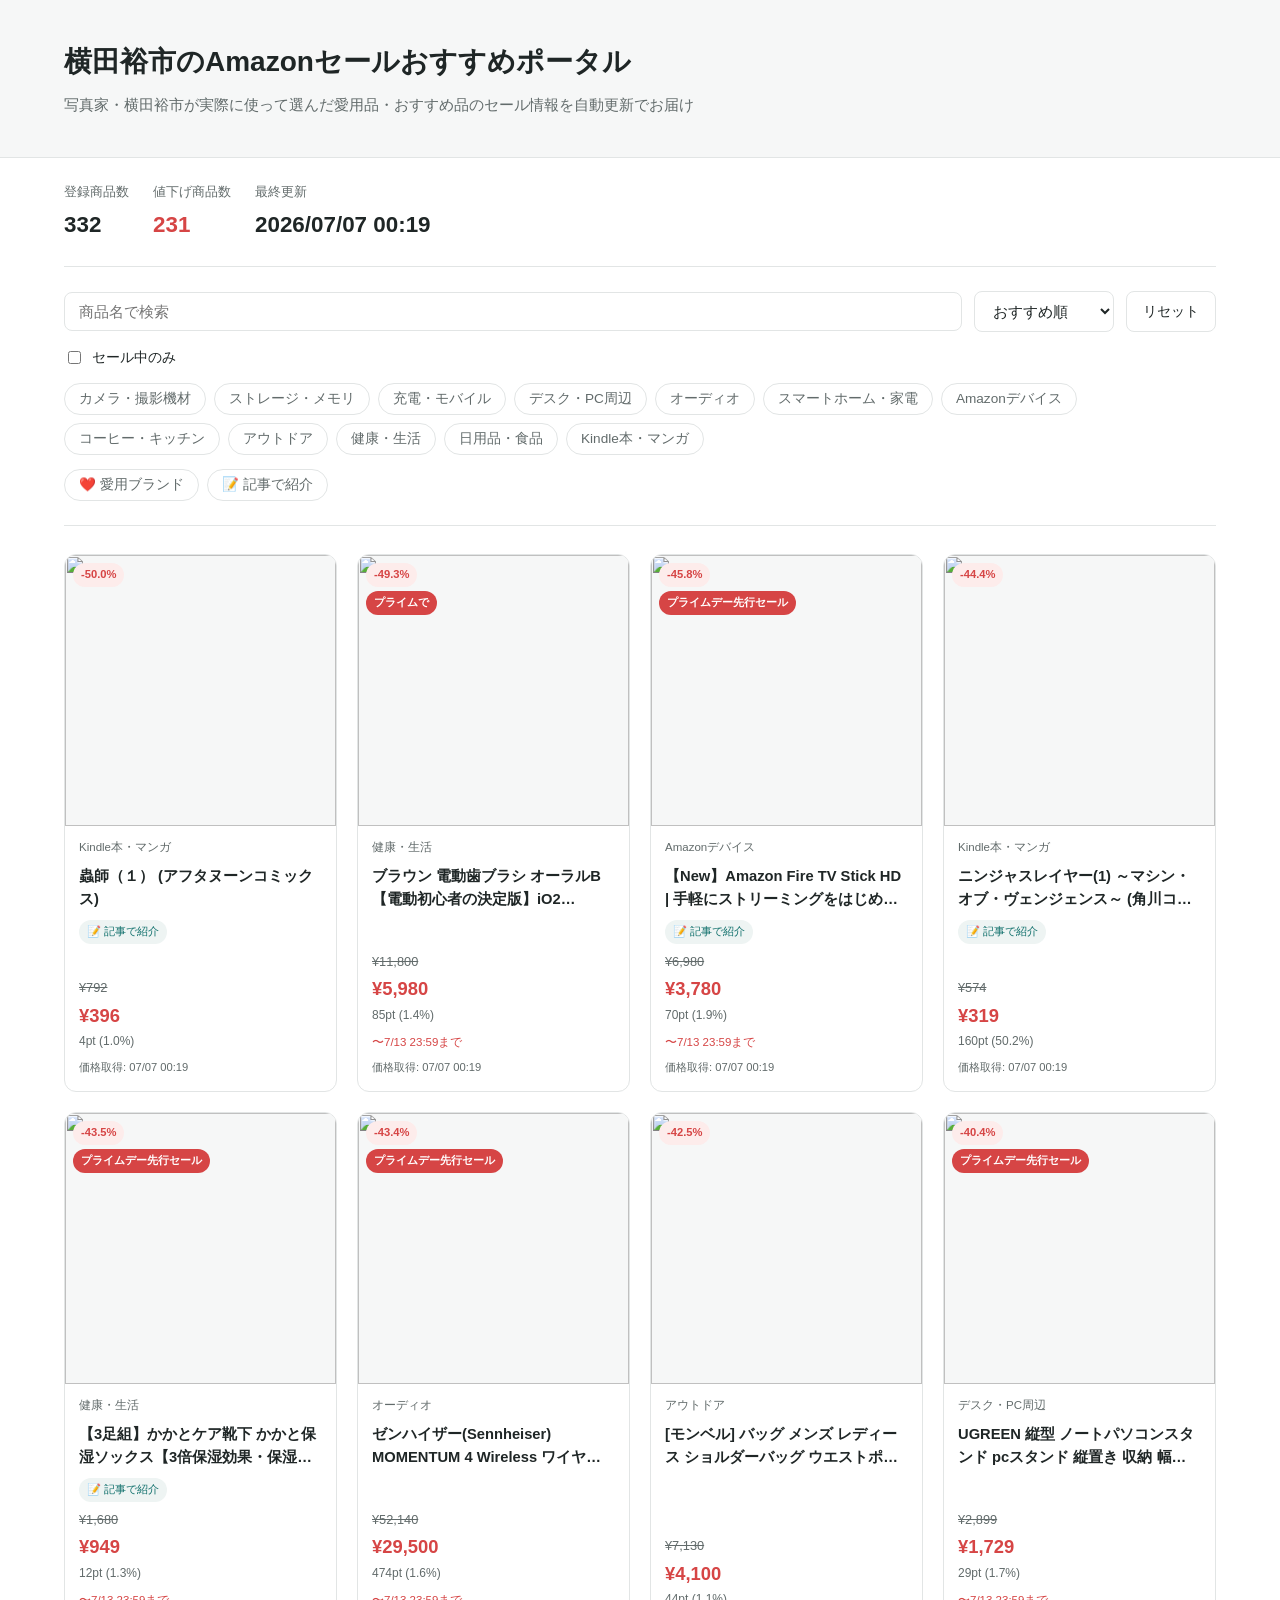
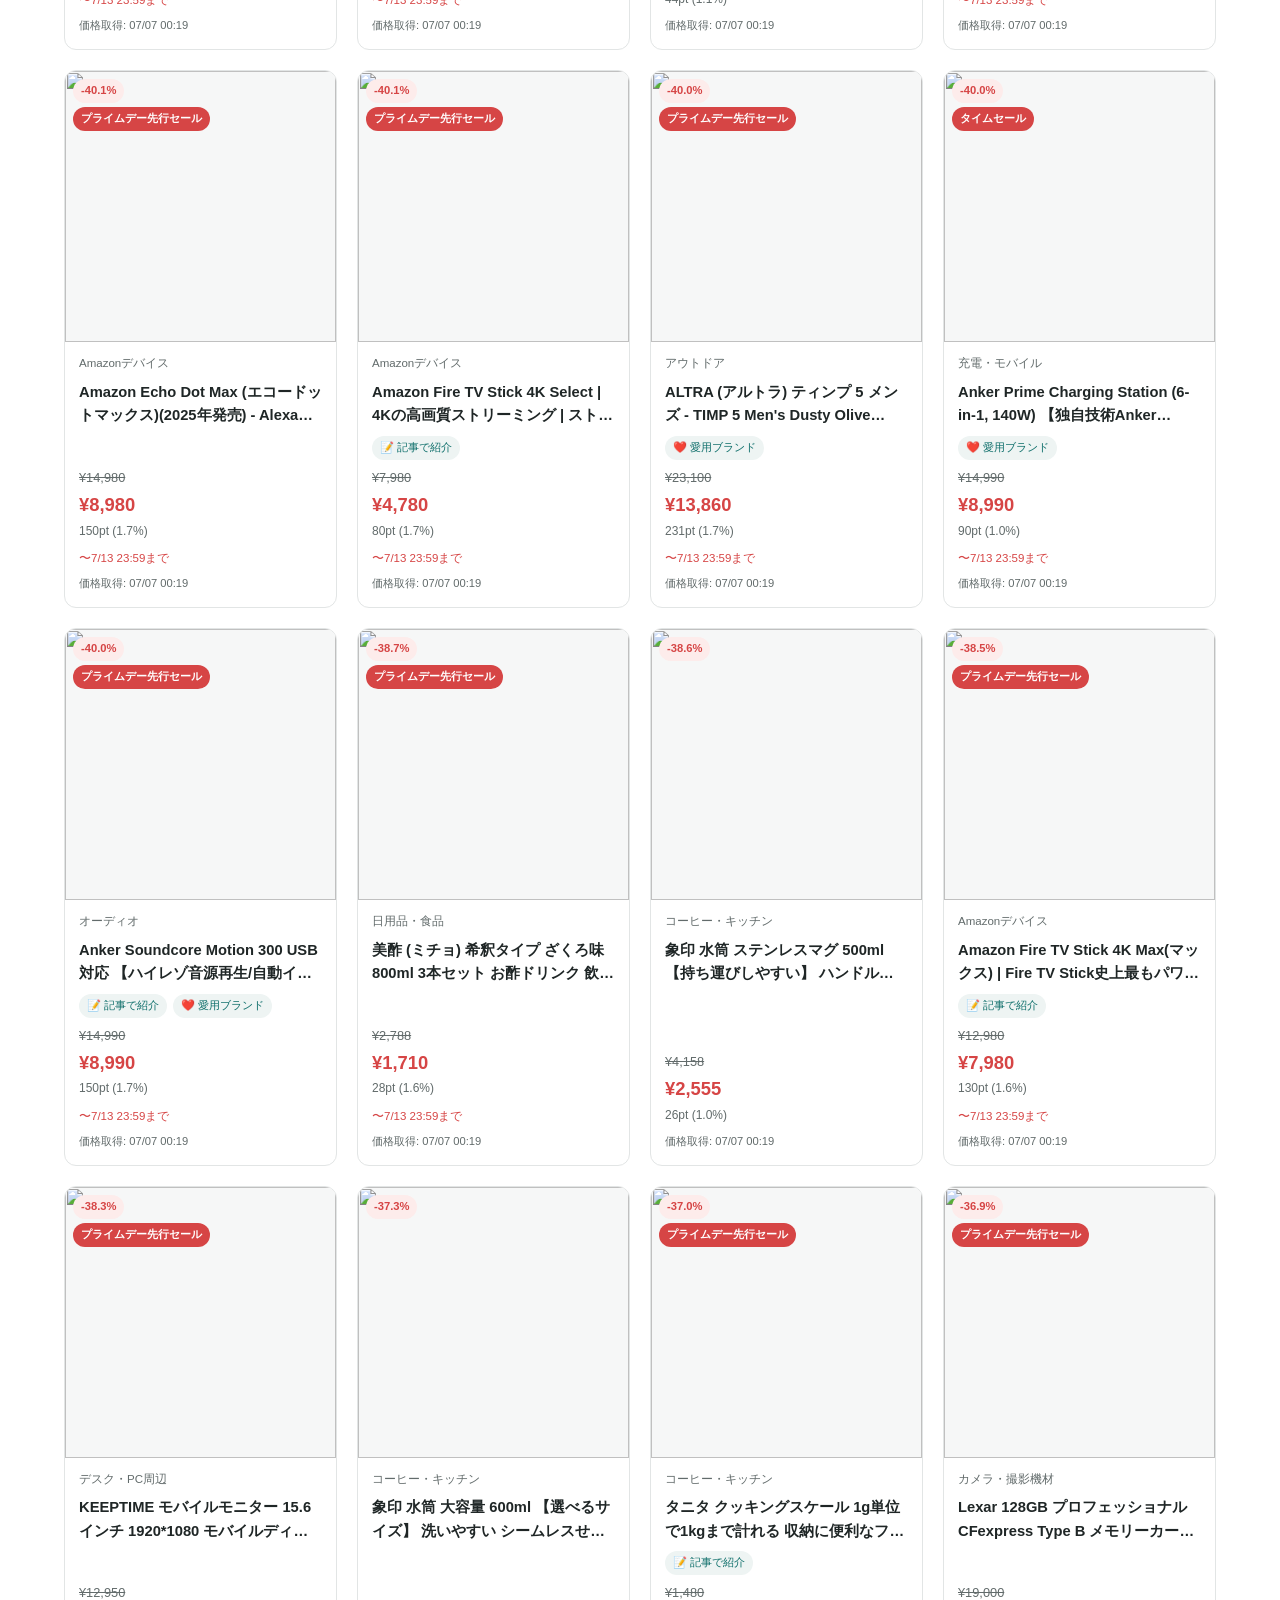
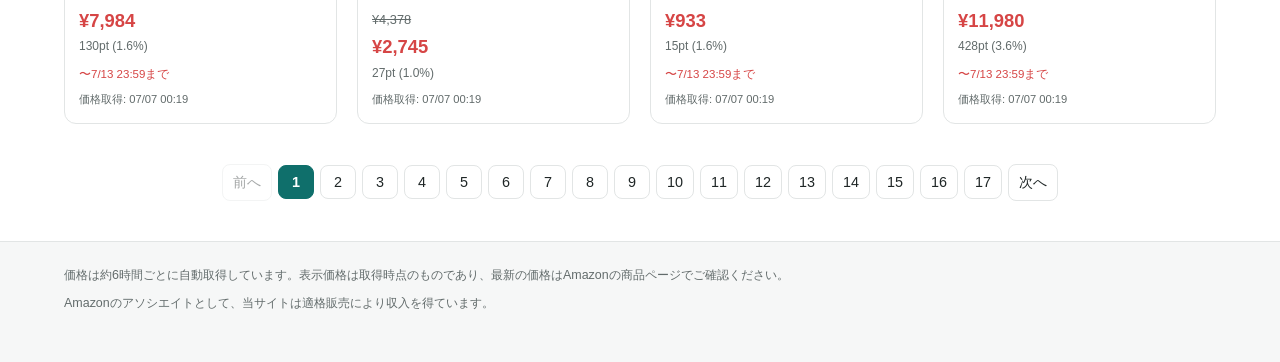
==== site/index.html @ 4bdedd66 "Add frontend (task 4) and fix deal.end_time JST formatting site/: index.html, style.css (light + dar" ====
<!DOCTYPE html>
<html lang="ja">
<head>
<meta charset="UTF-8">
<meta name="viewport" content="width=device-width, initial-scale=1">
<title>横田裕市のAmazonセールおすすめポータル</title>
<meta name="description" content="写真家・横田裕市が実際に使って選んだ愛用品・おすすめ品のセール情報を自動更新でお届け">
<meta property="og:title" content="横田裕市のAmazonセールおすすめポータル">
<meta property="og:description" content="写真家・横田裕市が実際に使って選んだ愛用品・おすすめ品のセール情報を自動更新でお届け">
<meta property="og:type" content="website">
<link rel="stylesheet" href="assets/style.css">
</head>
<body>
<header class="site-header">
  <div class="container">
    <h1 class="site-title">横田裕市のAmazonセールおすすめポータル</h1>
    <p class="site-subcopy">写真家・横田裕市が実際に使って選んだ愛用品・おすすめ品のセール情報を自動更新でお届け</p>
  </div>
</header>

<div class="container">
  <section class="stats-bar" aria-label="サイト統計">
    <div class="stat">
      <span class="stat-label">登録商品数</span>
      <span class="stat-value" id="stat-total">-</span>
    </div>
    <div class="stat stat-highlight">
      <span class="stat-label">値下げ商品数</span>
      <span class="stat-value" id="stat-discount">-</span>
    </div>
    <div class="stat">
      <span class="stat-label">最終更新</span>
      <span class="stat-value" id="stat-updated">-</span>
    </div>
  </section>

  <section class="filters" aria-label="絞り込み">
    <div class="filters-row">
      <input type="search" id="keyword-input" class="keyword-input" placeholder="商品名で検索" aria-label="キーワード検索">
      <select id="sort-select" class="sort-select" aria-label="並び替え">
        <option value="default">おすすめ順</option>
        <option value="discount_desc">割引率順</option>
        <option value="price_asc">価格が安い順</option>
        <option value="price_desc">価格が高い順</option>
      </select>
      <button type="button" id="reset-button" class="reset-button">リセット</button>
    </div>
    <div class="filters-row">
      <label class="sale-only-toggle">
        <input type="checkbox" id="sale-only-checkbox">
        <span>セール中のみ</span>
      </label>
    </div>
    <div class="chip-group" id="category-chips" aria-label="カテゴリで絞り込み"></div>
    <div class="chip-group" id="theme-chips" aria-label="テーマで絞り込み"></div>
  </section>

  <section aria-label="商品一覧">
    <p id="empty-message" class="empty-message" hidden>該当する商品が見つかりませんでした。</p>
    <div class="product-grid" id="product-grid"></div>
  </section>

  <nav class="pagination" id="pagination" aria-label="ページ送り"></nav>
</div>

<footer class="site-footer">
  <div class="container">
    <p>価格は約6時間ごとに自動取得しています。表示価格は取得時点のものであり、最新の価格はAmazonの商品ページでご確認ください。</p>
    <p>Amazonのアソシエイトとして、当サイトは適格販売により収入を得ています。</p>
  </div>
</footer>

<script type="module" src="assets/app.js"></script>
</body>
</html>
---- site/assets/style.css ----
:root {
  --color-bg: #ffffff;
  --color-bg-subtle: #f6f7f7;
  --color-surface: #ffffff;
  --color-border: #e2e5e5;
  --color-text: #1f2626;
  --color-text-muted: #626b6b;
  --color-accent: #0f6f6b;
  --color-accent-contrast: #ffffff;
  --color-discount: #d64545;
  --color-discount-bg: #fdeceb;
  --color-badge-bg: #eef4f3;
  --color-badge-text: #0f6f6b;
  --shadow-card: 0 6px 16px rgba(15, 26, 26, 0.08);
  --font-sans: -apple-system, BlinkMacSystemFont, "Segoe UI", "Hiragino Sans",
    "Hiragino Kaku Gothic ProN", "Yu Gothic", Meiryo, Roboto, Arial, sans-serif;
}

@media (prefers-color-scheme: dark) {
  :root {
    --color-bg: #1a1a1a;
    --color-bg-subtle: #222525;
    --color-surface: #232727;
    --color-border: #34393a;
    --color-text: #eaeceb;
    --color-text-muted: #a2aaaa;
    --color-accent: #4fa39d;
    --color-accent-contrast: #0f1414;
    --color-discount: #e2867e;
    --color-discount-bg: #3a2422;
    --color-badge-bg: #26302f;
    --color-badge-text: #7fc3bd;
    --shadow-card: 0 6px 18px rgba(0, 0, 0, 0.4);
  }
}

* {
  box-sizing: border-box;
}

body {
  margin: 0;
  font-family: var(--font-sans);
  background: var(--color-bg);
  color: var(--color-text);
  line-height: 1.6;
}

.container {
  max-width: 1200px;
  margin: 0 auto;
  padding: 0 24px;
}

/* Header */

.site-header {
  background: var(--color-bg-subtle);
  border-bottom: 1px solid var(--color-border);
  padding: 40px 0;
}

.site-title {
  margin: 0 0 8px;
  font-size: 1.75rem;
  font-weight: 700;
  color: var(--color-text);
}

.site-subcopy {
  margin: 0;
  color: var(--color-text-muted);
  font-size: 0.95rem;
}

/* Stats bar */

.stats-bar {
  display: flex;
  flex-wrap: wrap;
  gap: 24px;
  padding: 24px 0;
  border-bottom: 1px solid var(--color-border);
}

.stat {
  display: flex;
  flex-direction: column;
  gap: 4px;
}

.stat-label {
  font-size: 0.8rem;
  color: var(--color-text-muted);
}

.stat-value {
  font-size: 1.4rem;
  font-weight: 700;
}

.stat-highlight .stat-value {
  color: var(--color-discount);
}

/* Filters */

.filters {
  padding: 24px 0;
  border-bottom: 1px solid var(--color-border);
  display: flex;
  flex-direction: column;
  gap: 14px;
}

.filters-row {
  display: flex;
  flex-wrap: wrap;
  gap: 12px;
  align-items: center;
}

.keyword-input,
.sort-select {
  font-family: inherit;
  font-size: 0.95rem;
  padding: 10px 14px;
  border: 1px solid var(--color-border);
  border-radius: 8px;
  background: var(--color-surface);
  color: var(--color-text);
}

.keyword-input {
  flex: 1 1 240px;
  min-width: 180px;
}

.reset-button {
  font-family: inherit;
  font-size: 0.9rem;
  padding: 10px 16px;
  border: 1px solid var(--color-border);
  border-radius: 8px;
  background: var(--color-surface);
  color: var(--color-text);
  cursor: pointer;
}

.reset-button:hover {
  border-color: var(--color-accent);
  color: var(--color-accent);
}

.sale-only-toggle {
  display: inline-flex;
  align-items: center;
  gap: 8px;
  font-size: 0.9rem;
  cursor: pointer;
  user-select: none;
}

.chip-group {
  display: flex;
  flex-wrap: wrap;
  gap: 8px;
}

.chip {
  font-family: inherit;
  font-size: 0.85rem;
  padding: 6px 14px;
  border-radius: 999px;
  border: 1px solid var(--color-border);
  background: var(--color-surface);
  color: var(--color-text-muted);
  cursor: pointer;
}

.chip:hover {
  border-color: var(--color-accent);
  color: var(--color-accent);
}

.chip.is-active {
  background: var(--color-accent);
  border-color: var(--color-accent);
  color: var(--color-accent-contrast);
}

/* Product grid */

.product-grid {
  display: grid;
  grid-template-columns: repeat(auto-fill, minmax(220px, 1fr));
  gap: 20px;
  padding: 28px 0;
}

@media (max-width: 900px) {
  .product-grid {
    grid-template-columns: repeat(3, minmax(0, 1fr));
  }
}

@media (max-width: 640px) {
  .product-grid {
    grid-template-columns: repeat(2, minmax(0, 1fr));
    gap: 12px;
  }
}

.product-card {
  display: flex;
  flex-direction: column;
  border: 1px solid var(--color-border);
  border-radius: 12px;
  background: var(--color-surface);
  overflow: hidden;
  transition: transform 0.15s ease, box-shadow 0.15s ease;
}

.product-card:hover {
  transform: translateY(-2px);
  box-shadow: var(--shadow-card);
}

.card-media {
  display: block;
  aspect-ratio: 1 / 1;
  background: var(--color-bg-subtle);
  position: relative;
}

.card-media img {
  width: 100%;
  height: 100%;
  object-fit: contain;
  display: block;
}

.card-media-placeholder {
  width: 100%;
  height: 100%;
  display: flex;
  align-items: center;
  justify-content: center;
  font-size: 2.5rem;
  color: var(--color-text-muted);
}

.card-badges {
  position: absolute;
  top: 8px;
  left: 8px;
  display: flex;
  flex-direction: column;
  gap: 4px;
  align-items: flex-start;
}

.badge {
  font-size: 0.7rem;
  padding: 3px 8px;
  border-radius: 999px;
  background: var(--color-badge-bg);
  color: var(--color-badge-text);
  white-space: nowrap;
}

.badge-discount {
  background: var(--color-discount-bg);
  color: var(--color-discount);
  font-weight: 700;
}

.badge-deal {
  background: var(--color-discount);
  color: #fff;
  font-weight: 700;
}

.card-body {
  display: flex;
  flex-direction: column;
  gap: 8px;
  padding: 12px 14px 14px;
  flex: 1;
}

.card-category {
  font-size: 0.72rem;
  color: var(--color-text-muted);
}

.card-title {
  display: -webkit-box;
  -webkit-line-clamp: 2;
  -webkit-box-orient: vertical;
  overflow: hidden;
  font-size: 0.92rem;
  font-weight: 600;
  color: var(--color-text);
  text-decoration: none;
  min-height: 2.6em;
}

.card-title:hover {
  color: var(--color-accent);
}

.card-title-static {
  display: -webkit-box;
  -webkit-line-clamp: 2;
  -webkit-box-orient: vertical;
  overflow: hidden;
  font-size: 0.92rem;
  font-weight: 600;
  color: var(--color-text);
  min-height: 2.6em;
}

.card-theme-badges {
  display: flex;
  flex-wrap: wrap;
  gap: 6px;
}

.card-price-block {
  margin-top: auto;
  display: flex;
  flex-direction: column;
  gap: 2px;
}

.price-current {
  font-size: 1.15rem;
  font-weight: 700;
  color: var(--color-text);
}

.price-current.is-discounted {
  color: var(--color-discount);
}

.price-ref {
  font-size: 0.8rem;
  color: var(--color-text-muted);
  text-decoration: line-through;
}

.price-unavailable {
  font-size: 1rem;
  color: var(--color-text-muted);
}

.price-points {
  font-size: 0.75rem;
  color: var(--color-text-muted);
}

.card-deal-end {
  font-size: 0.72rem;
  color: var(--color-discount);
}

.card-fetched-at {
  font-size: 0.7rem;
  color: var(--color-text-muted);
}

.empty-message {
  padding: 48px 0;
  text-align: center;
  color: var(--color-text-muted);
}

/* Pagination */

.pagination {
  display: flex;
  justify-content: center;
  align-items: center;
  gap: 6px;
  flex-wrap: wrap;
  padding: 12px 0 40px;
}

.page-button {
  font-family: inherit;
  font-size: 0.9rem;
  min-width: 36px;
  padding: 8px 10px;
  border: 1px solid var(--color-border);
  border-radius: 8px;
  background: var(--color-surface);
  color: var(--color-text);
  cursor: pointer;
}

.page-button:hover:not(:disabled) {
  border-color: var(--color-accent);
  color: var(--color-accent);
}

.page-button:disabled {
  opacity: 0.4;
  cursor: not-allowed;
}

.page-button.is-current {
  background: var(--color-accent);
  border-color: var(--color-accent);
  color: var(--color-accent-contrast);
  font-weight: 700;
}

/* Footer */

.site-footer {
  border-top: 1px solid var(--color-border);
  background: var(--color-bg-subtle);
  padding: 24px 0 40px;
}

.site-footer p {
  margin: 0 0 8px;
  font-size: 0.78rem;
  color: var(--color-text-muted);
}
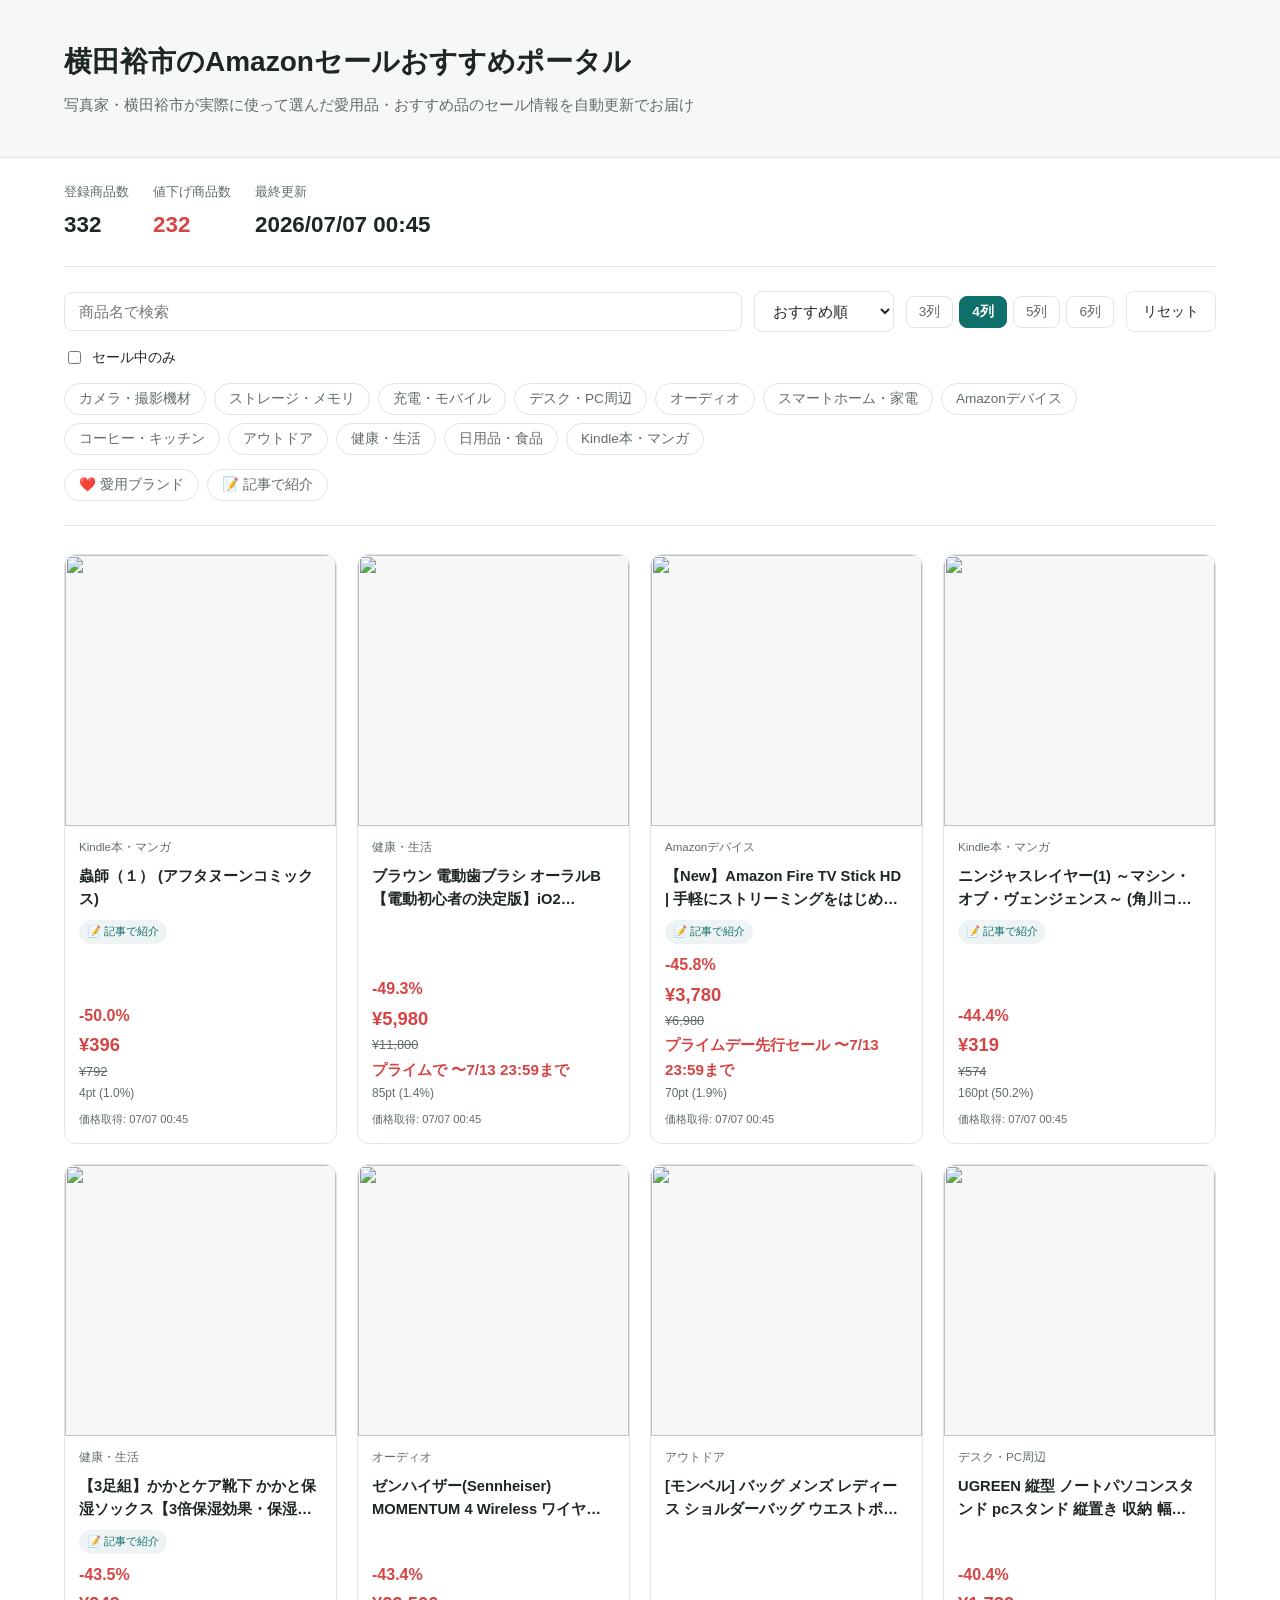
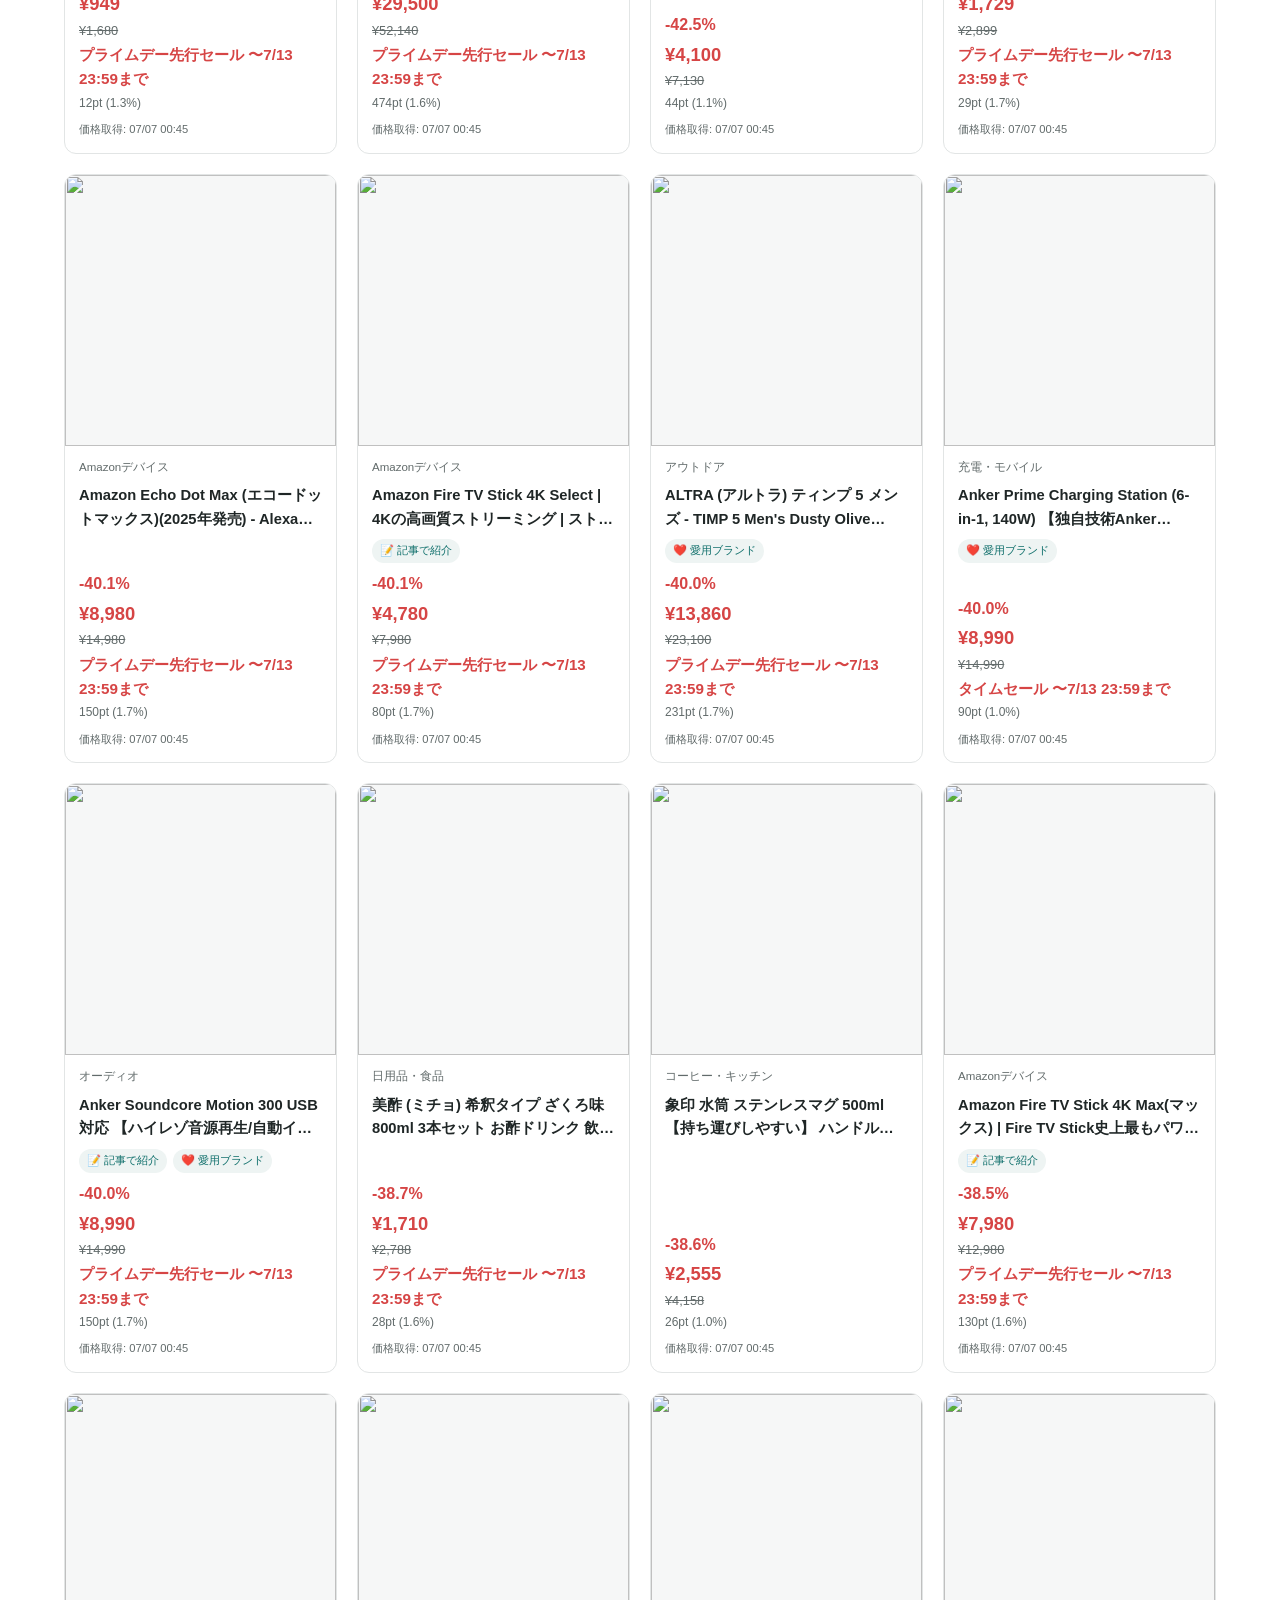
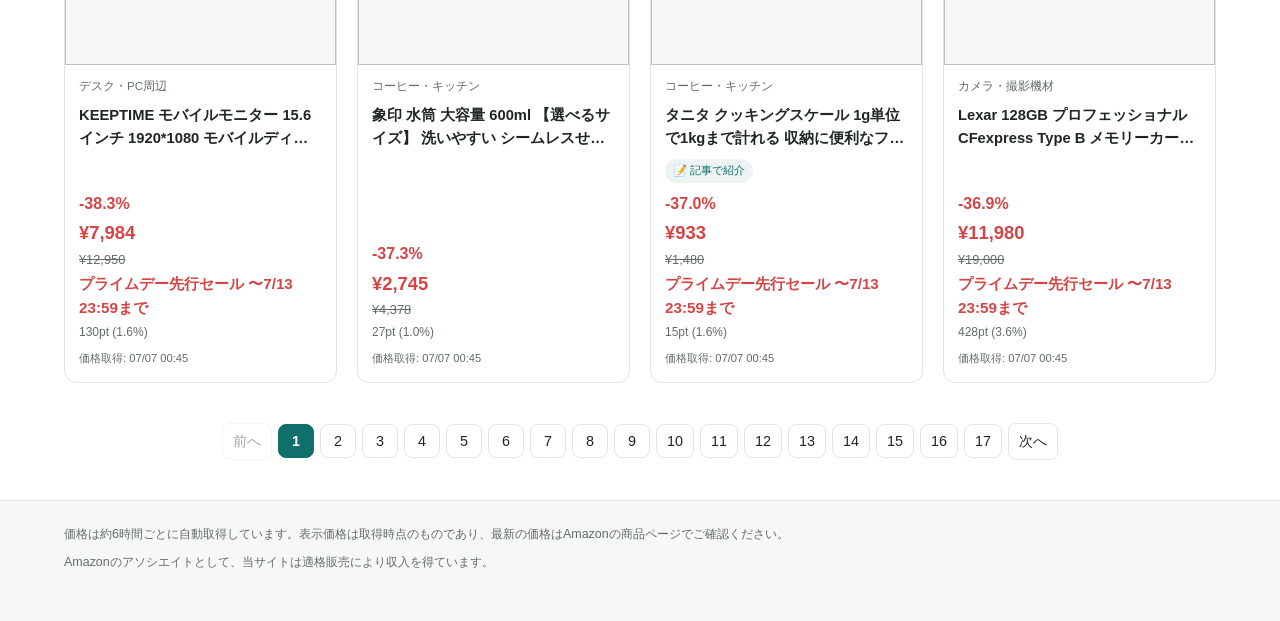
==== commit 8ef6907c: "Move discount/deal badges into price block, add grid column control Overlay badges on product images" ====
--- a/site/index.html
+++ b/site/index.html
@@ -43,6 +43,12 @@
         <option value="price_asc">価格が安い順</option>
         <option value="price_desc">価格が高い順</option>
       </select>
+      <div class="grid-cols-control" role="group" aria-label="表示列数">
+        <button type="button" class="grid-cols-btn" data-cols="3">3列</button>
+        <button type="button" class="grid-cols-btn" data-cols="4">4列</button>
+        <button type="button" class="grid-cols-btn" data-cols="5">5列</button>
+        <button type="button" class="grid-cols-btn" data-cols="6">6列</button>
+      </div>
       <button type="button" id="reset-button" class="reset-button">リセット</button>
     </div>
     <div class="filters-row">
--- a/site/assets/style.css
+++ b/site/assets/style.css
@@ -152,6 +152,35 @@
   color: var(--color-accent);
 }
 
+.grid-cols-control {
+  display: flex;
+  gap: 6px;
+  align-items: center;
+}
+
+.grid-cols-btn {
+  font-family: inherit;
+  font-size: 0.85rem;
+  padding: 6px 12px;
+  border: 1px solid var(--color-border);
+  border-radius: 8px;
+  background: var(--color-surface);
+  color: var(--color-text-muted);
+  cursor: pointer;
+}
+
+.grid-cols-btn:hover {
+  border-color: var(--color-accent);
+  color: var(--color-accent);
+}
+
+.grid-cols-btn.is-active {
+  background: var(--color-accent);
+  border-color: var(--color-accent);
+  color: var(--color-accent-contrast);
+  font-weight: 700;
+}
+
 .sale-only-toggle {
   display: inline-flex;
   align-items: center;
@@ -193,14 +222,14 @@
 
 .product-grid {
   display: grid;
-  grid-template-columns: repeat(auto-fill, minmax(220px, 1fr));
+  grid-template-columns: repeat(var(--grid-cols, 4), minmax(0, 1fr));
   gap: 20px;
   padding: 28px 0;
 }
 
 @media (max-width: 900px) {
   .product-grid {
-    grid-template-columns: repeat(3, minmax(0, 1fr));
+    grid-template-columns: repeat(min(var(--grid-cols, 4), 3), minmax(0, 1fr));
   }
 }
 
@@ -248,16 +277,6 @@
   justify-content: center;
   font-size: 2.5rem;
   color: var(--color-text-muted);
-}
-
-.card-badges {
-  position: absolute;
-  top: 8px;
-  left: 8px;
-  display: flex;
-  flex-direction: column;
-  gap: 4px;
-  align-items: flex-start;
 }
 
 .badge {
@@ -269,18 +288,6 @@
   white-space: nowrap;
 }
 
-.badge-discount {
-  background: var(--color-discount-bg);
-  color: var(--color-discount);
-  font-weight: 700;
-}
-
-.badge-deal {
-  background: var(--color-discount);
-  color: #fff;
-  font-weight: 700;
-}
-
 .card-body {
   display: flex;
   flex-direction: column;
@@ -334,6 +341,12 @@
   gap: 2px;
 }
 
+.price-discount-rate {
+  font-size: 1rem;
+  font-weight: 700;
+  color: var(--color-discount);
+}
+
 .price-current {
   font-size: 1.15rem;
   font-weight: 700;
@@ -355,14 +368,15 @@
   color: var(--color-text-muted);
 }
 
+.price-deal-line {
+  font-size: 0.95rem;
+  font-weight: 600;
+  color: var(--color-discount);
+}
+
 .price-points {
   font-size: 0.75rem;
   color: var(--color-text-muted);
-}
-
-.card-deal-end {
-  font-size: 0.72rem;
-  color: var(--color-discount);
 }
 
 .card-fetched-at {
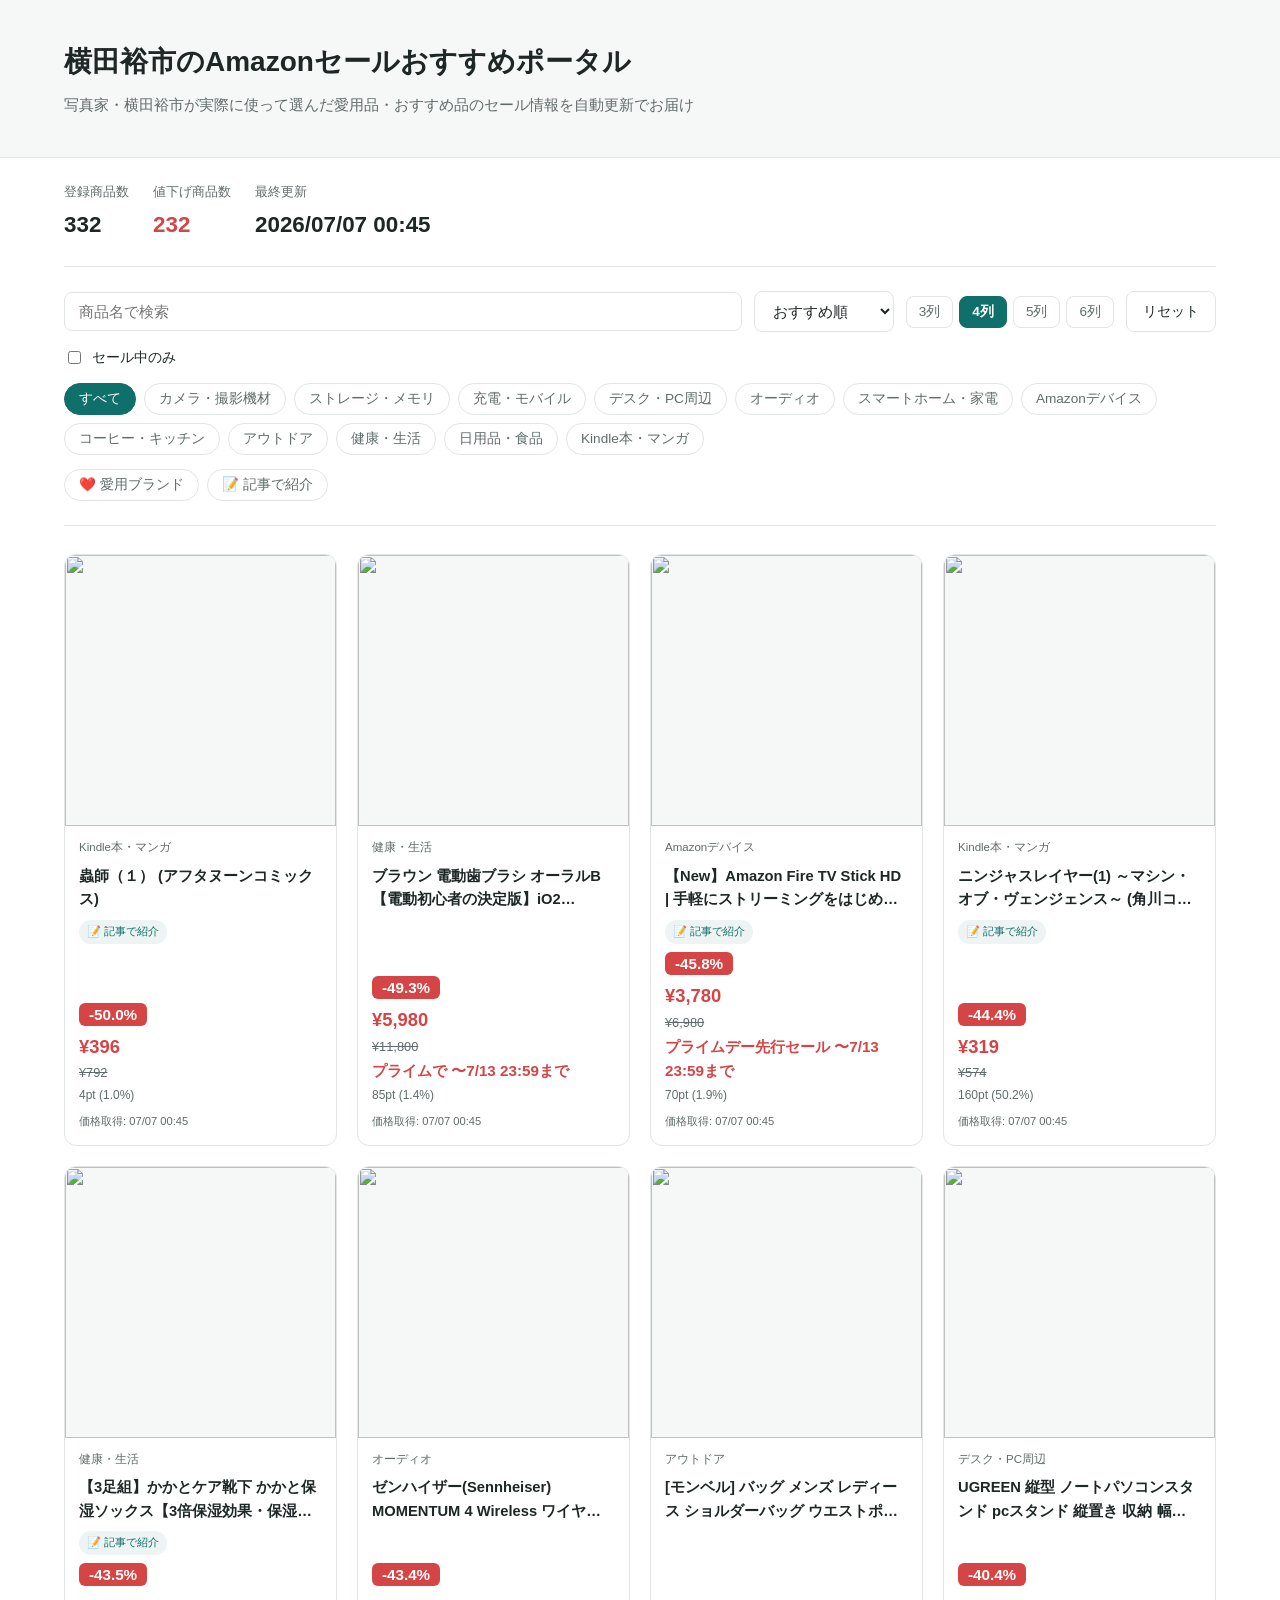
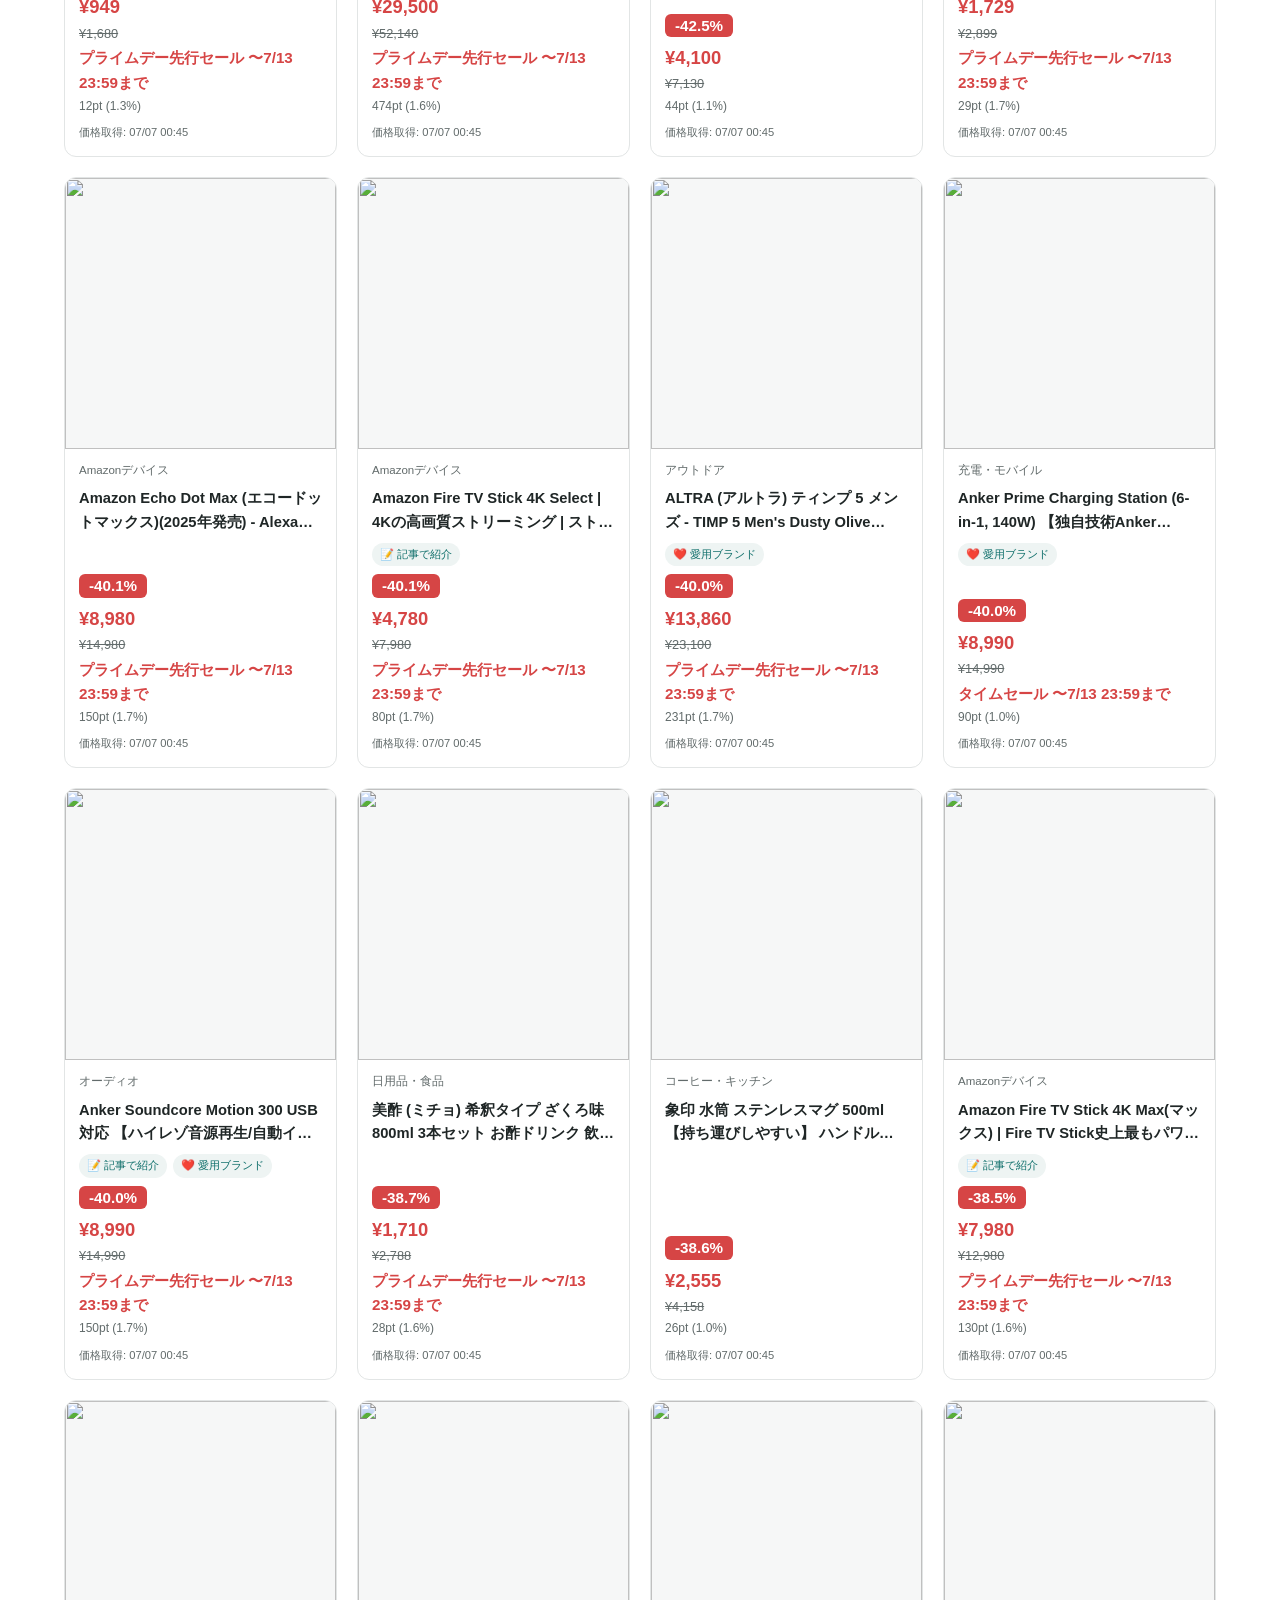
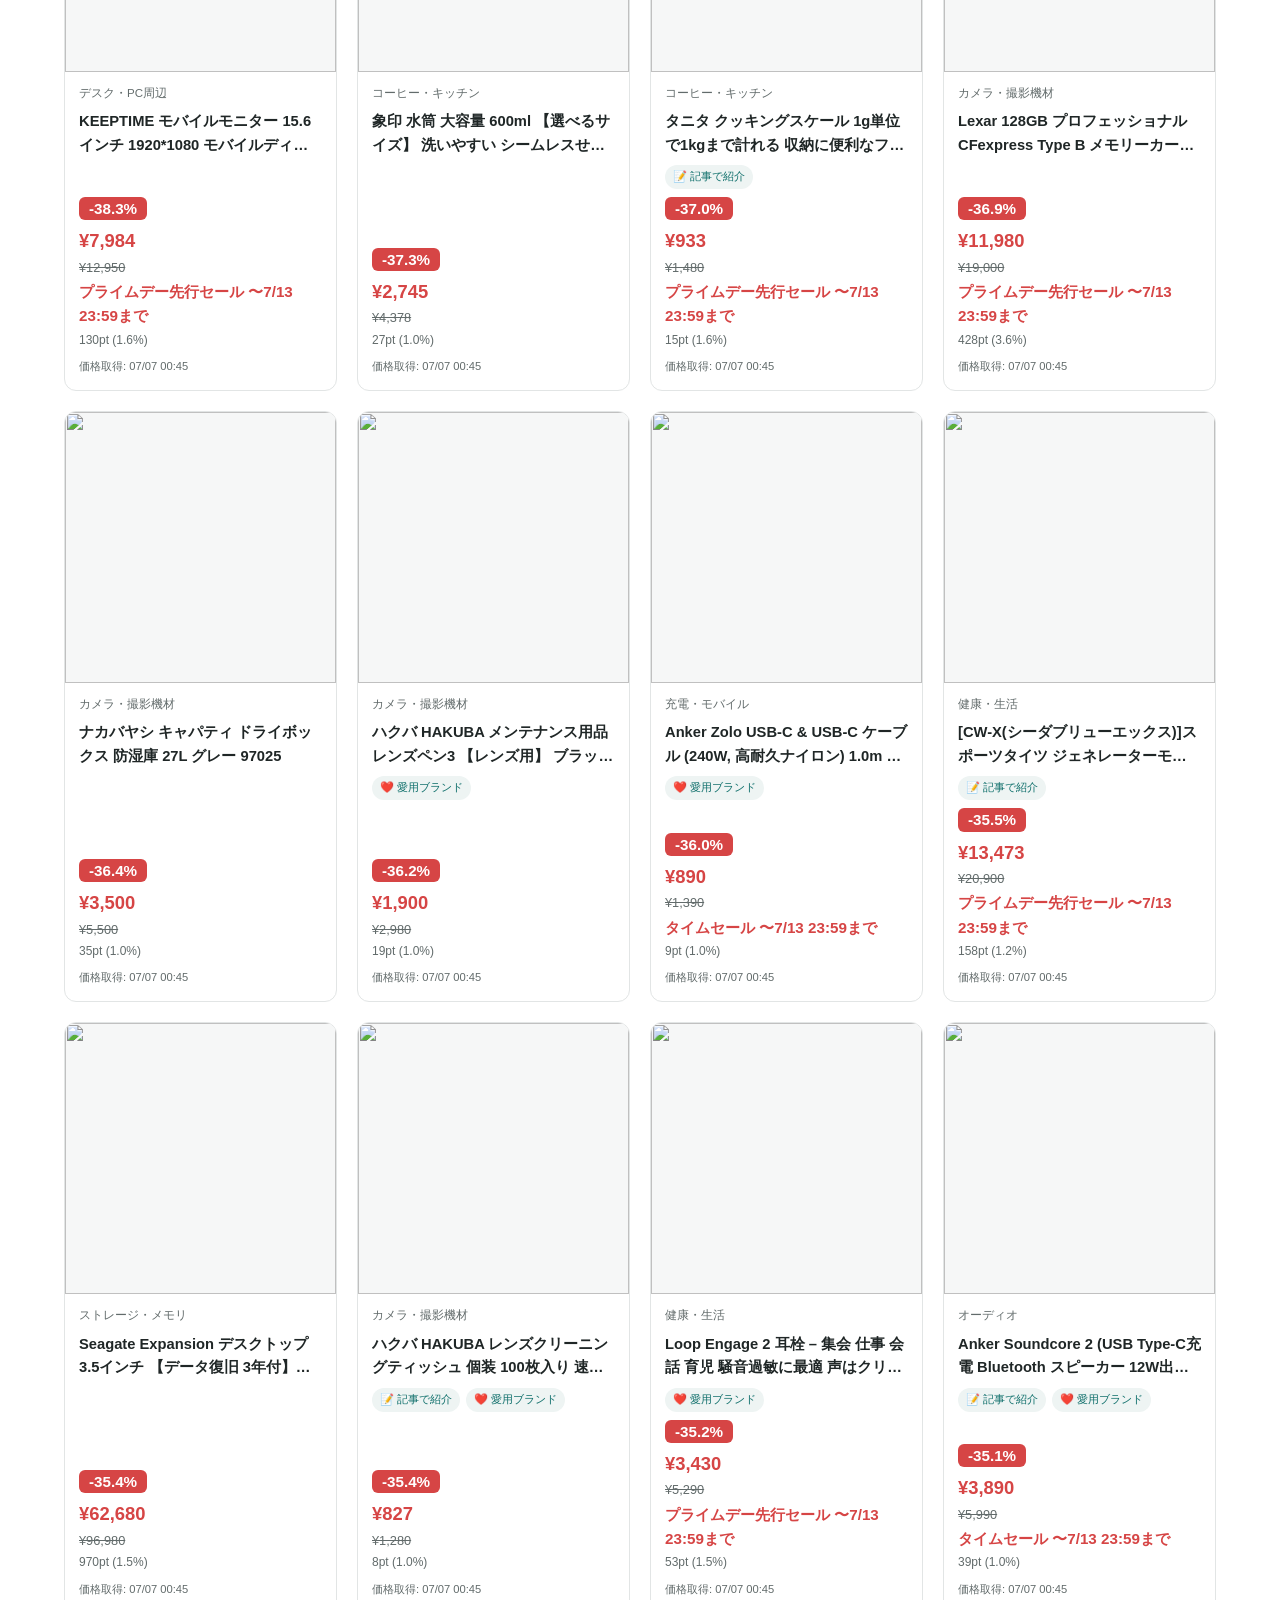
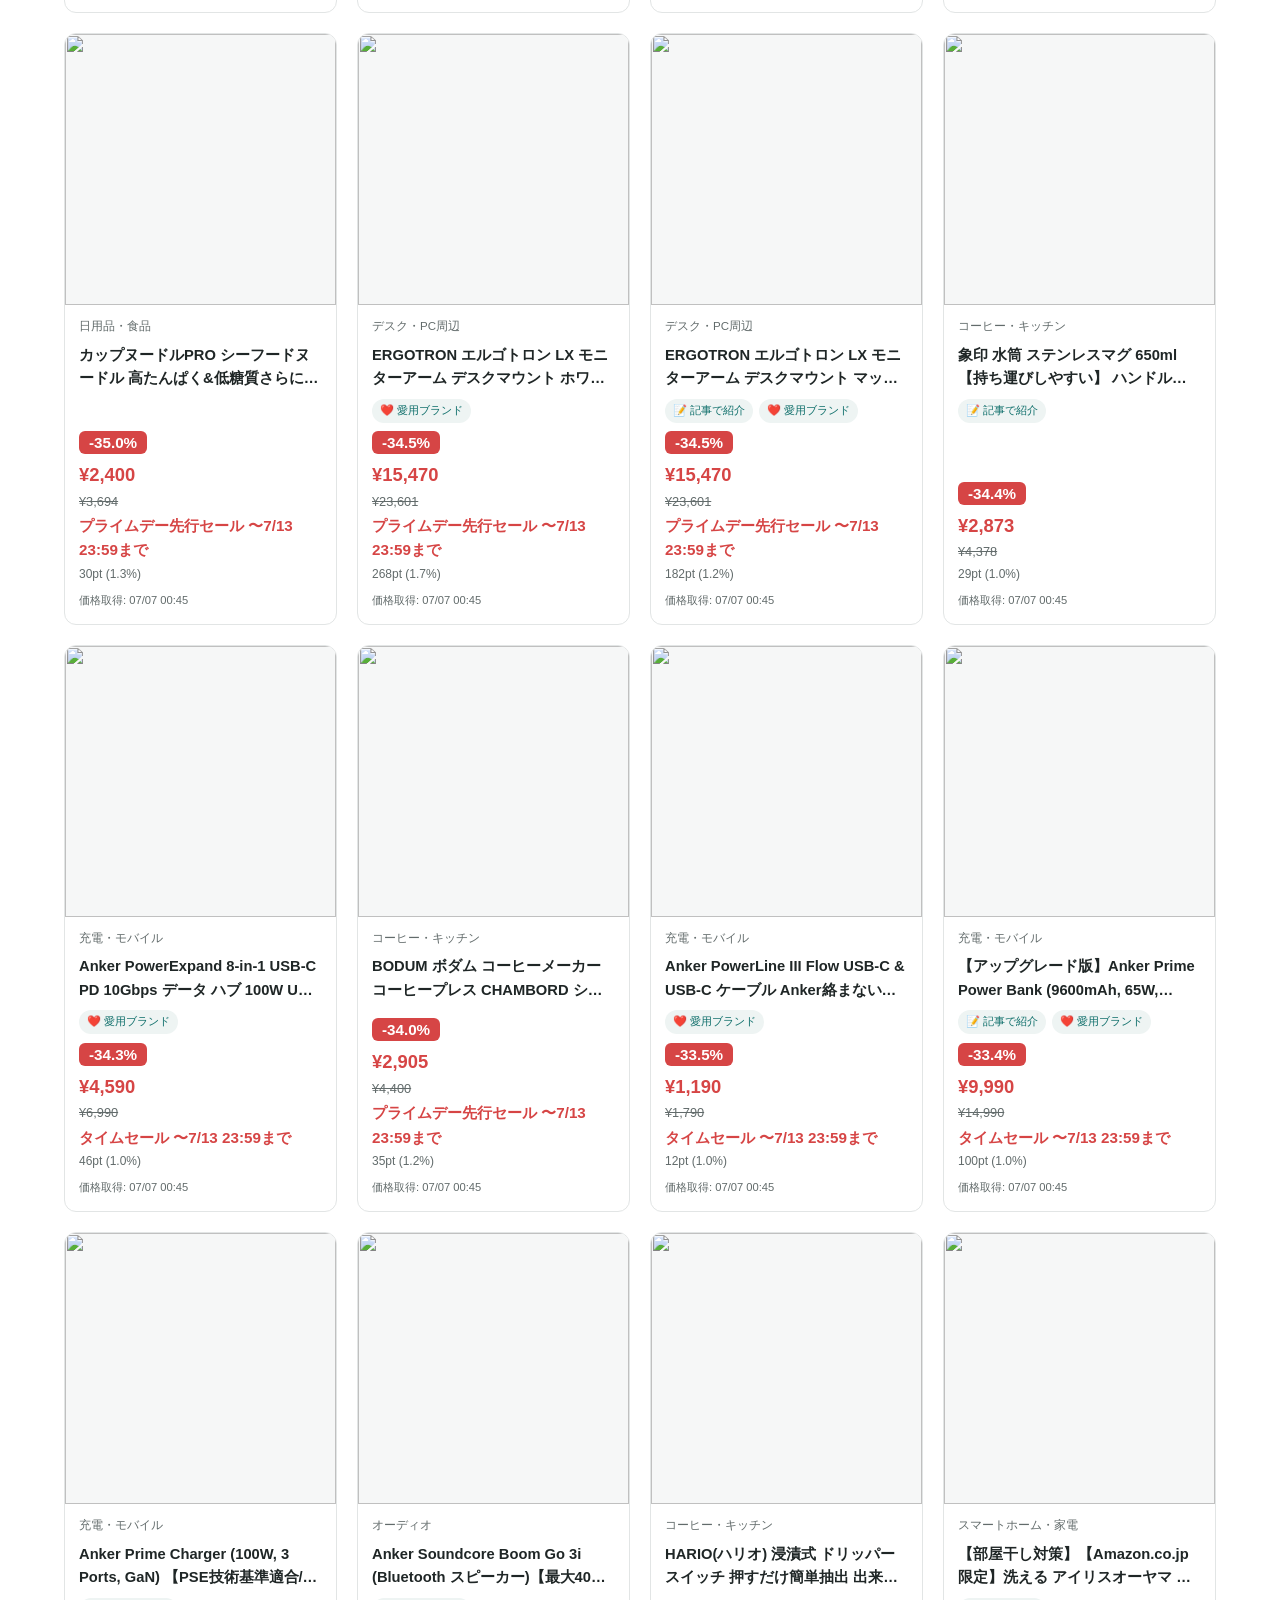
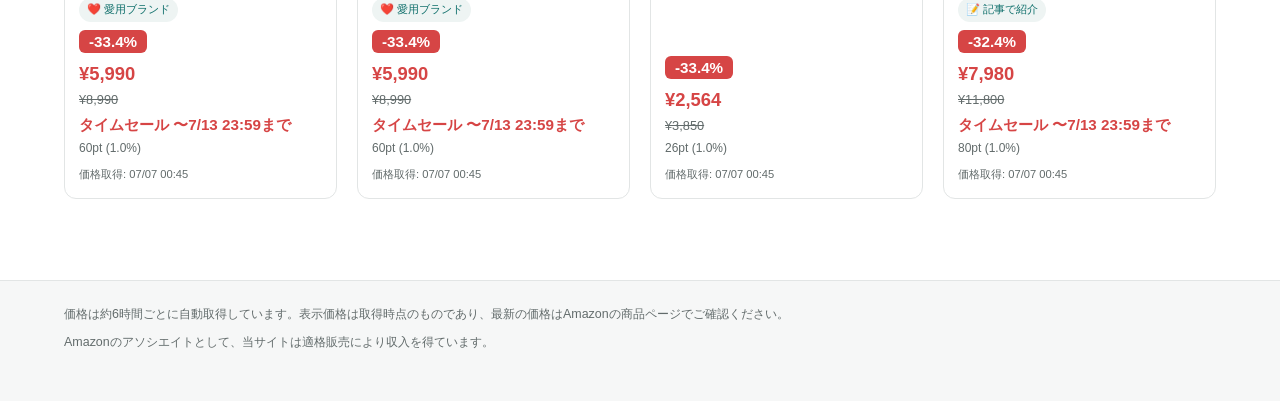
==== commit 515b864f: "Replace page-number pagination with infinite scroll Products now load automatically as the user scro" ====
--- a/site/index.html
+++ b/site/index.html
@@ -66,7 +66,10 @@
     <div class="product-grid" id="product-grid"></div>
   </section>
 
-  <nav class="pagination" id="pagination" aria-label="ページ送り"></nav>
+  <div class="load-more" id="load-more">
+    <button type="button" id="load-more-button" class="load-more-button" hidden>さらに表示する</button>
+    <div id="scroll-sentinel" class="scroll-sentinel" aria-hidden="true"></div>
+  </div>
 </div>
 
 <footer class="site-footer">
--- a/site/assets/style.css
+++ b/site/assets/style.css
@@ -342,9 +342,15 @@
 }
 
 .price-discount-rate {
-  font-size: 1rem;
+  align-self: flex-start;
+  font-size: 0.95rem;
   font-weight: 700;
-  color: var(--color-discount);
+  line-height: 1;
+  padding: 4px 10px;
+  margin-bottom: 4px;
+  border-radius: 6px;
+  background: var(--color-discount);
+  color: #fff;
 }
 
 .price-current {
@@ -390,22 +396,18 @@
   color: var(--color-text-muted);
 }
 
-/* Pagination */
-
-.pagination {
+/* Load more / infinite scroll */
+
+.load-more {
   display: flex;
   justify-content: center;
-  align-items: center;
-  gap: 6px;
-  flex-wrap: wrap;
   padding: 12px 0 40px;
 }
 
-.page-button {
+.load-more-button {
   font-family: inherit;
-  font-size: 0.9rem;
-  min-width: 36px;
-  padding: 8px 10px;
+  font-size: 0.95rem;
+  padding: 10px 24px;
   border: 1px solid var(--color-border);
   border-radius: 8px;
   background: var(--color-surface);
@@ -413,21 +415,14 @@
   cursor: pointer;
 }
 
-.page-button:hover:not(:disabled) {
+.load-more-button:hover {
   border-color: var(--color-accent);
   color: var(--color-accent);
 }
 
-.page-button:disabled {
-  opacity: 0.4;
-  cursor: not-allowed;
-}
-
-.page-button.is-current {
-  background: var(--color-accent);
-  border-color: var(--color-accent);
-  color: var(--color-accent-contrast);
-  font-weight: 700;
+.scroll-sentinel {
+  width: 100%;
+  height: 1px;
 }
 
 /* Footer */
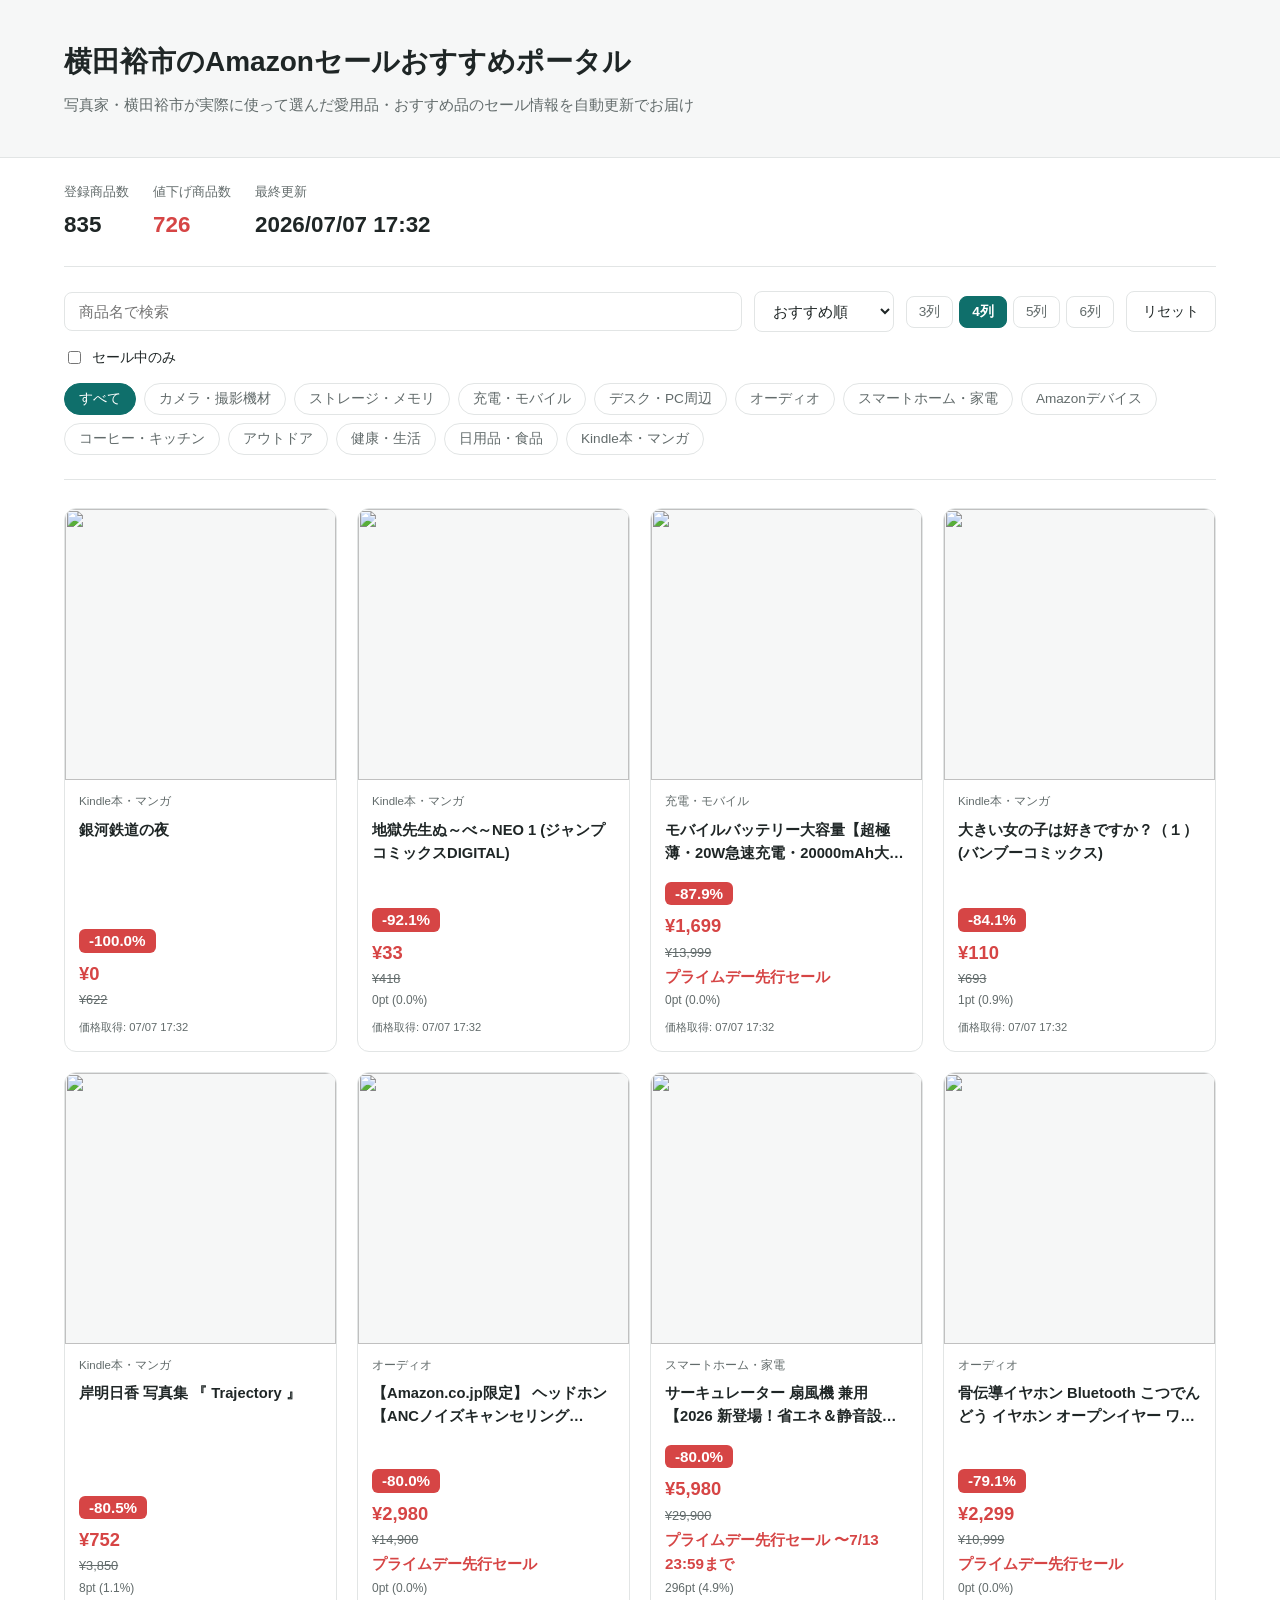
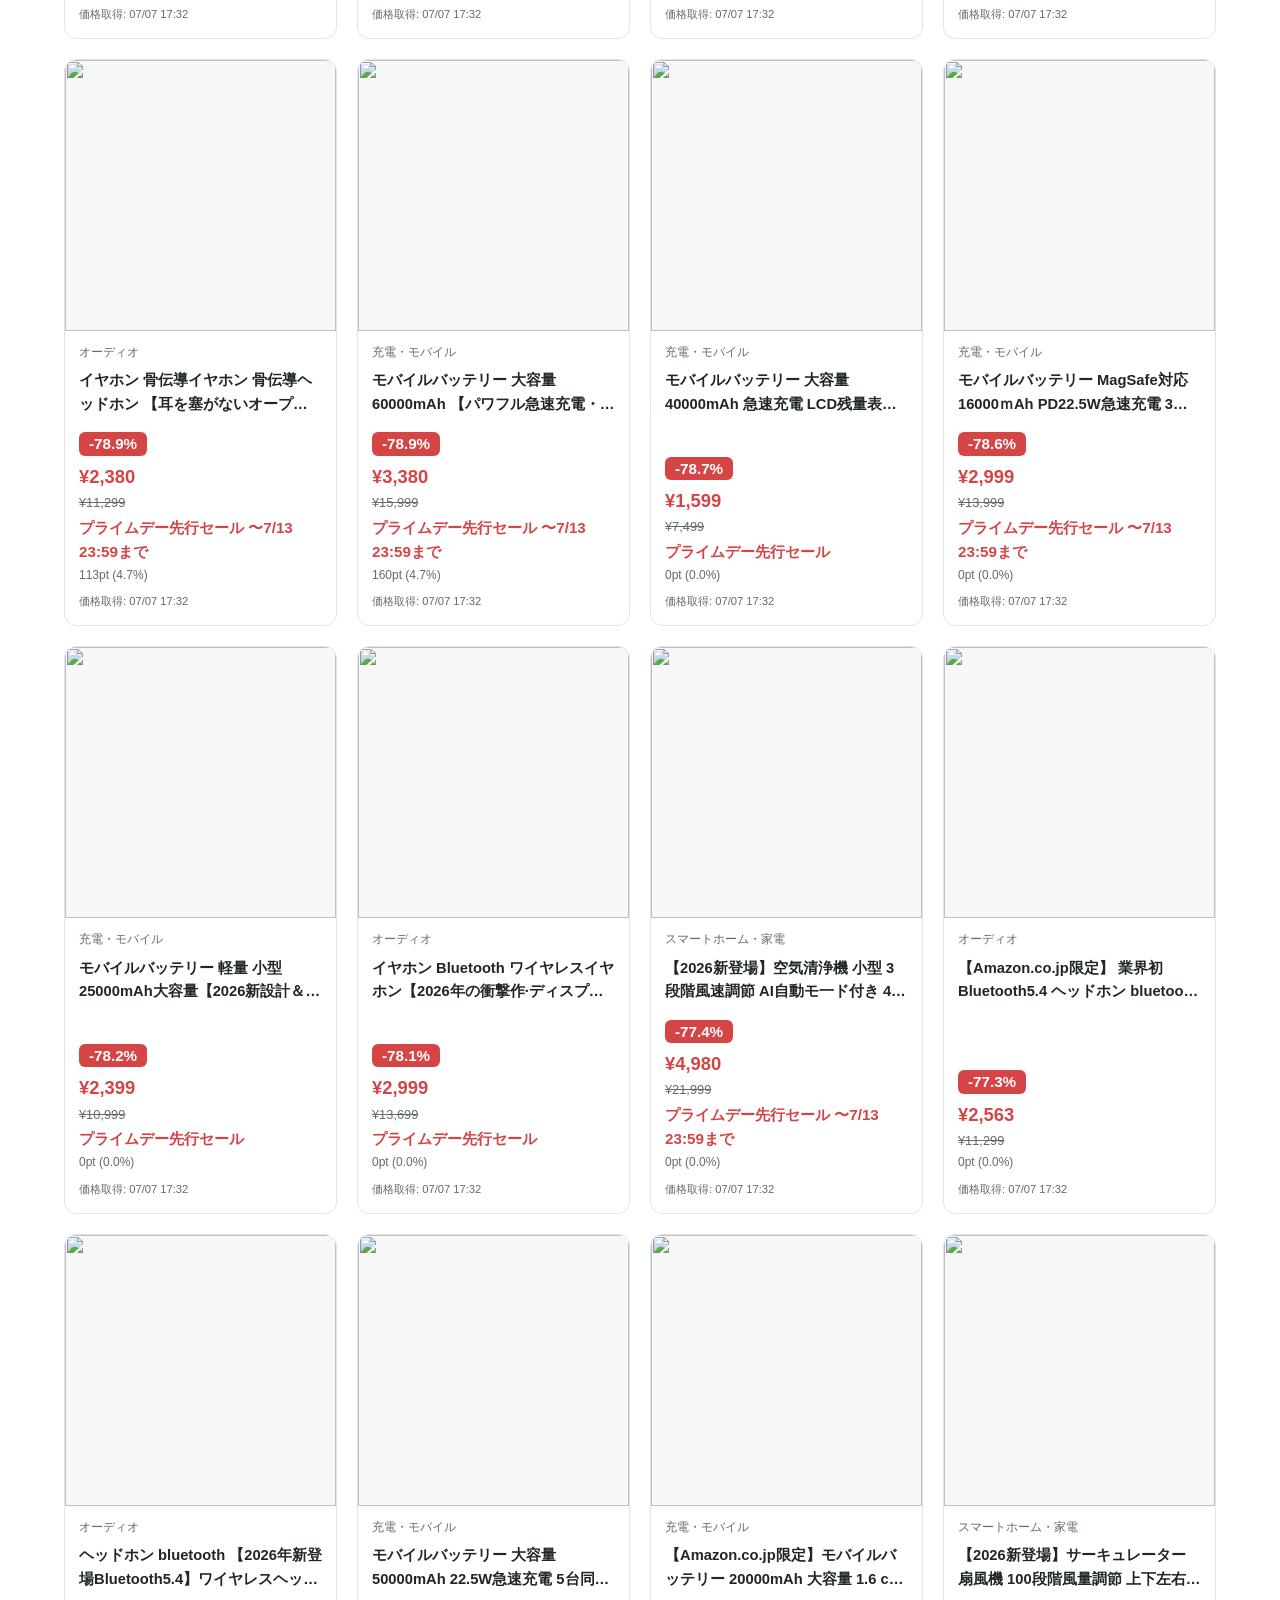
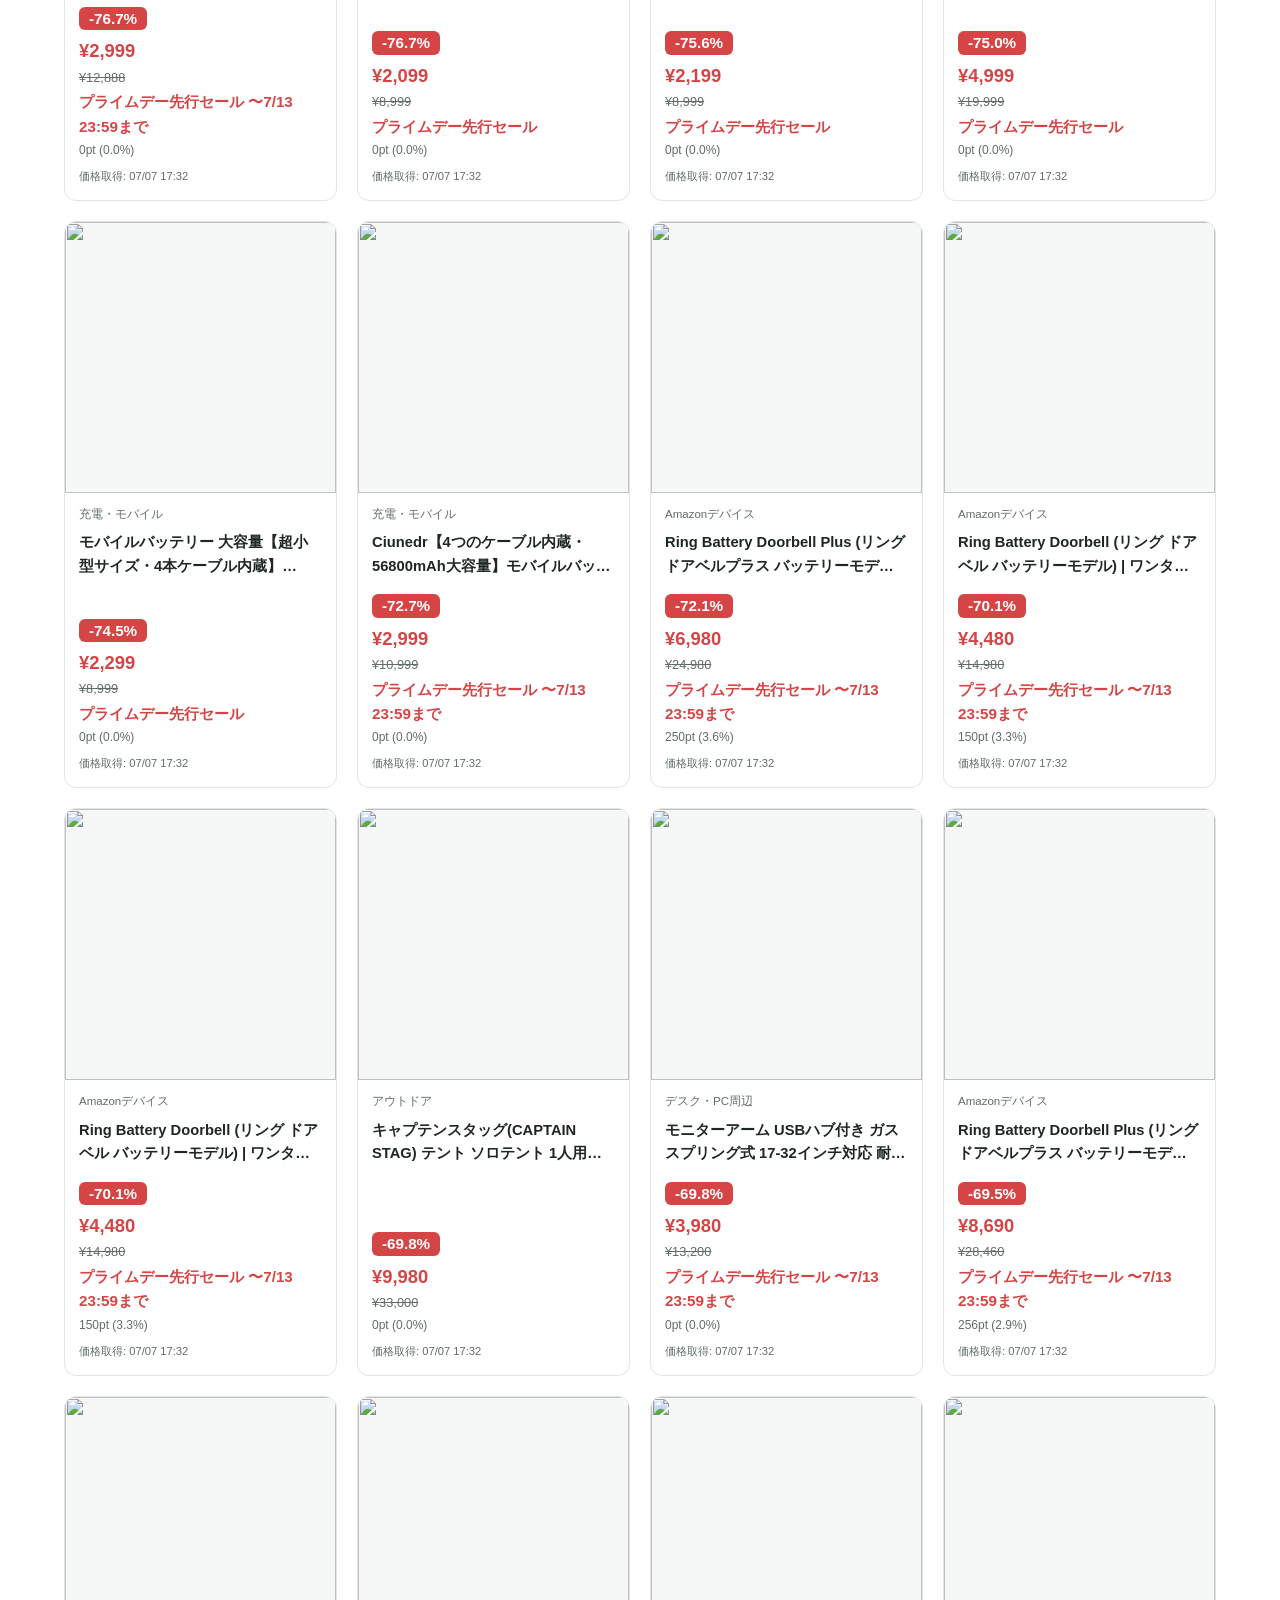
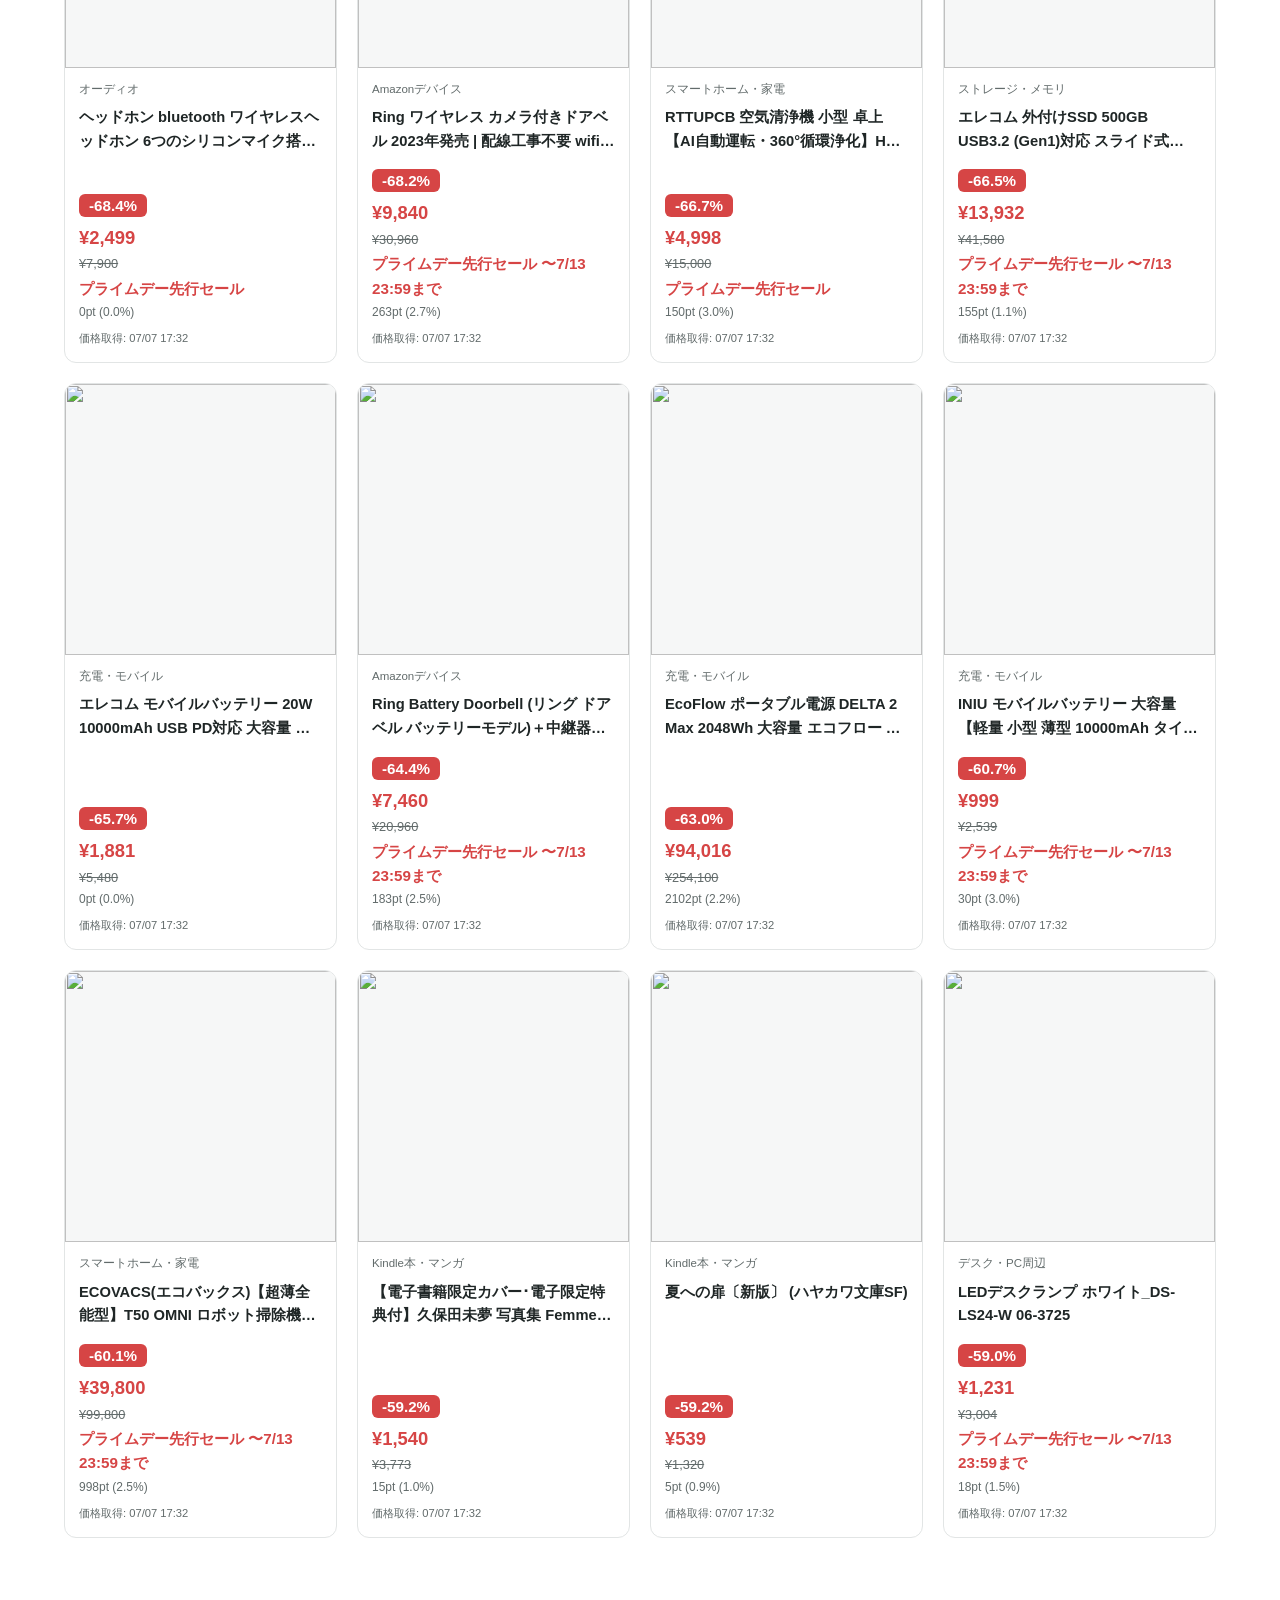
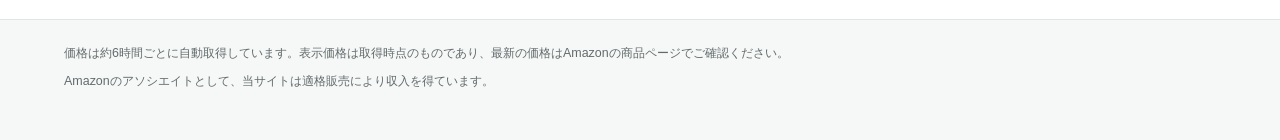
==== commit cf05124d: "Remove favorite-brand/article theme filter chips from the genre section Only the category chips rema" ====
--- a/site/index.html
+++ b/site/index.html
@@ -58,7 +58,6 @@
       </label>
     </div>
     <div class="chip-group" id="category-chips" aria-label="カテゴリで絞り込み"></div>
-    <div class="chip-group" id="theme-chips" aria-label="テーマで絞り込み"></div>
   </section>
 
   <section aria-label="商品一覧">
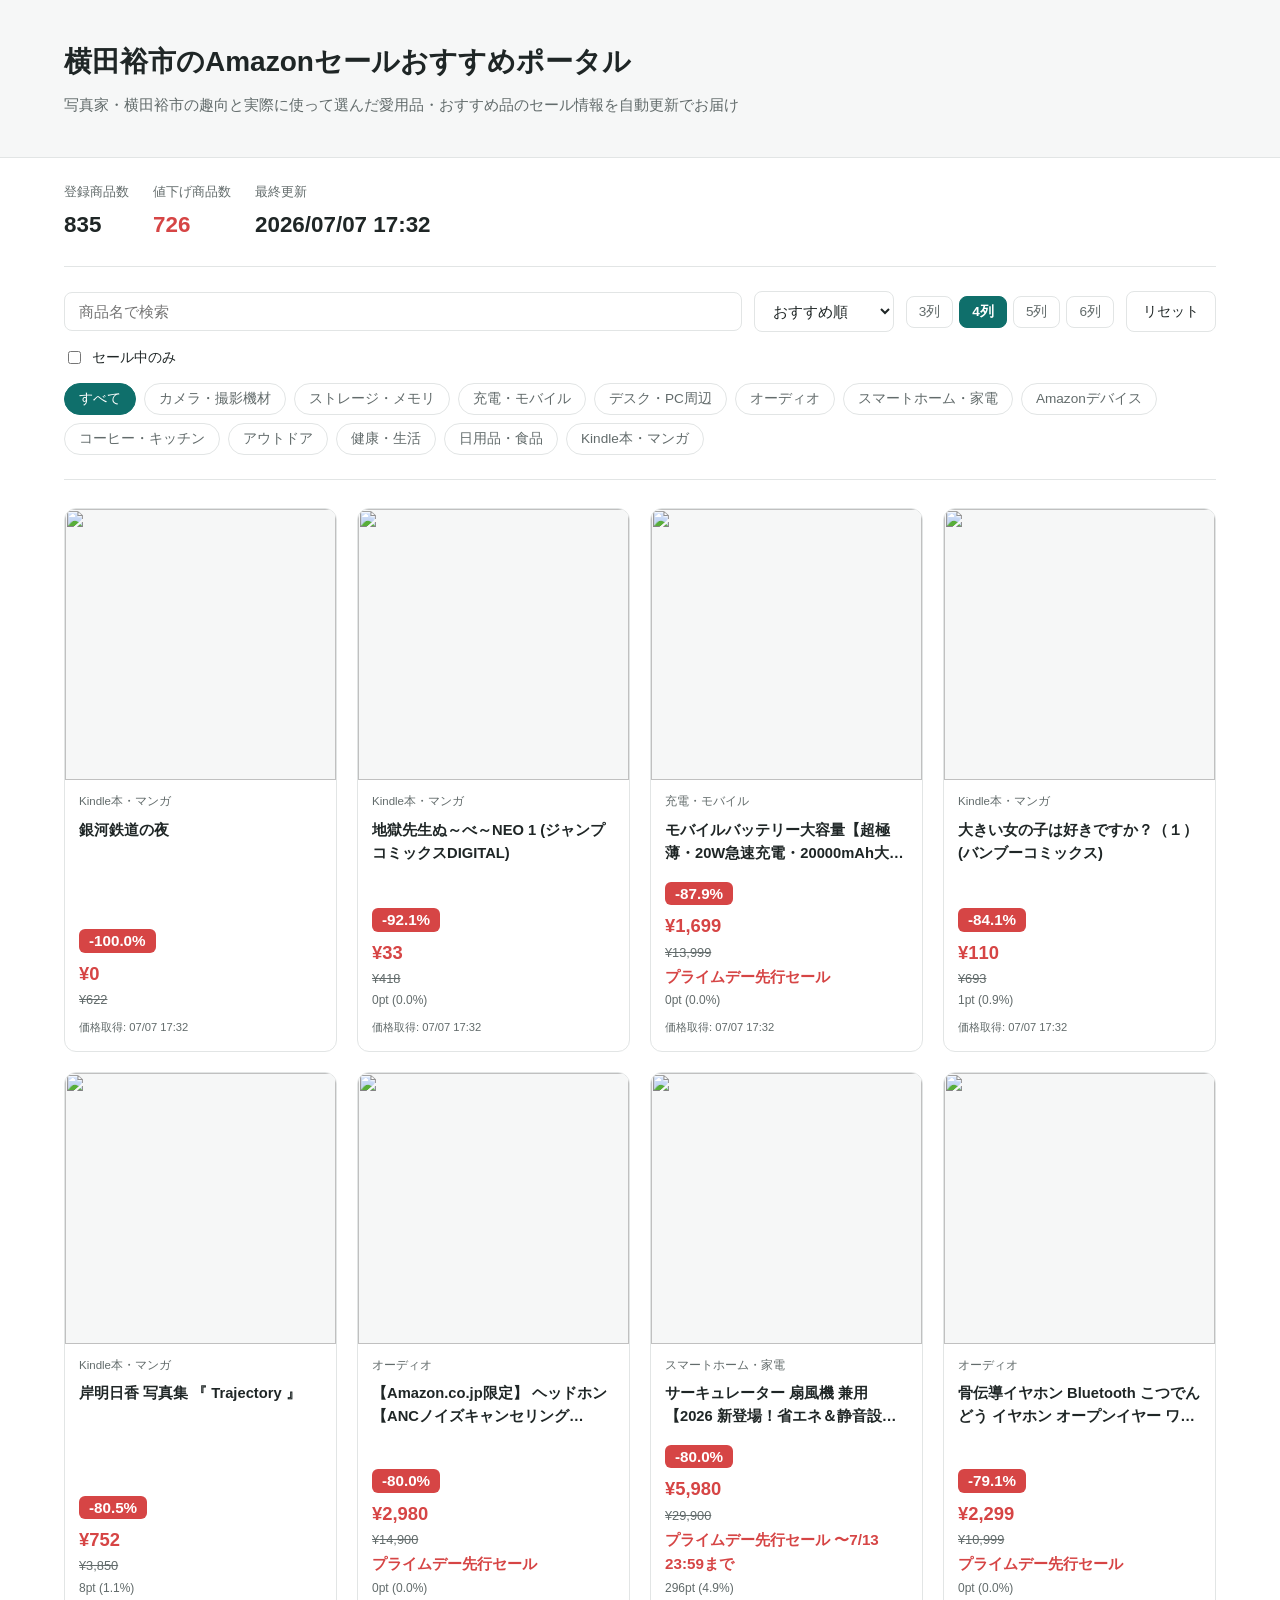
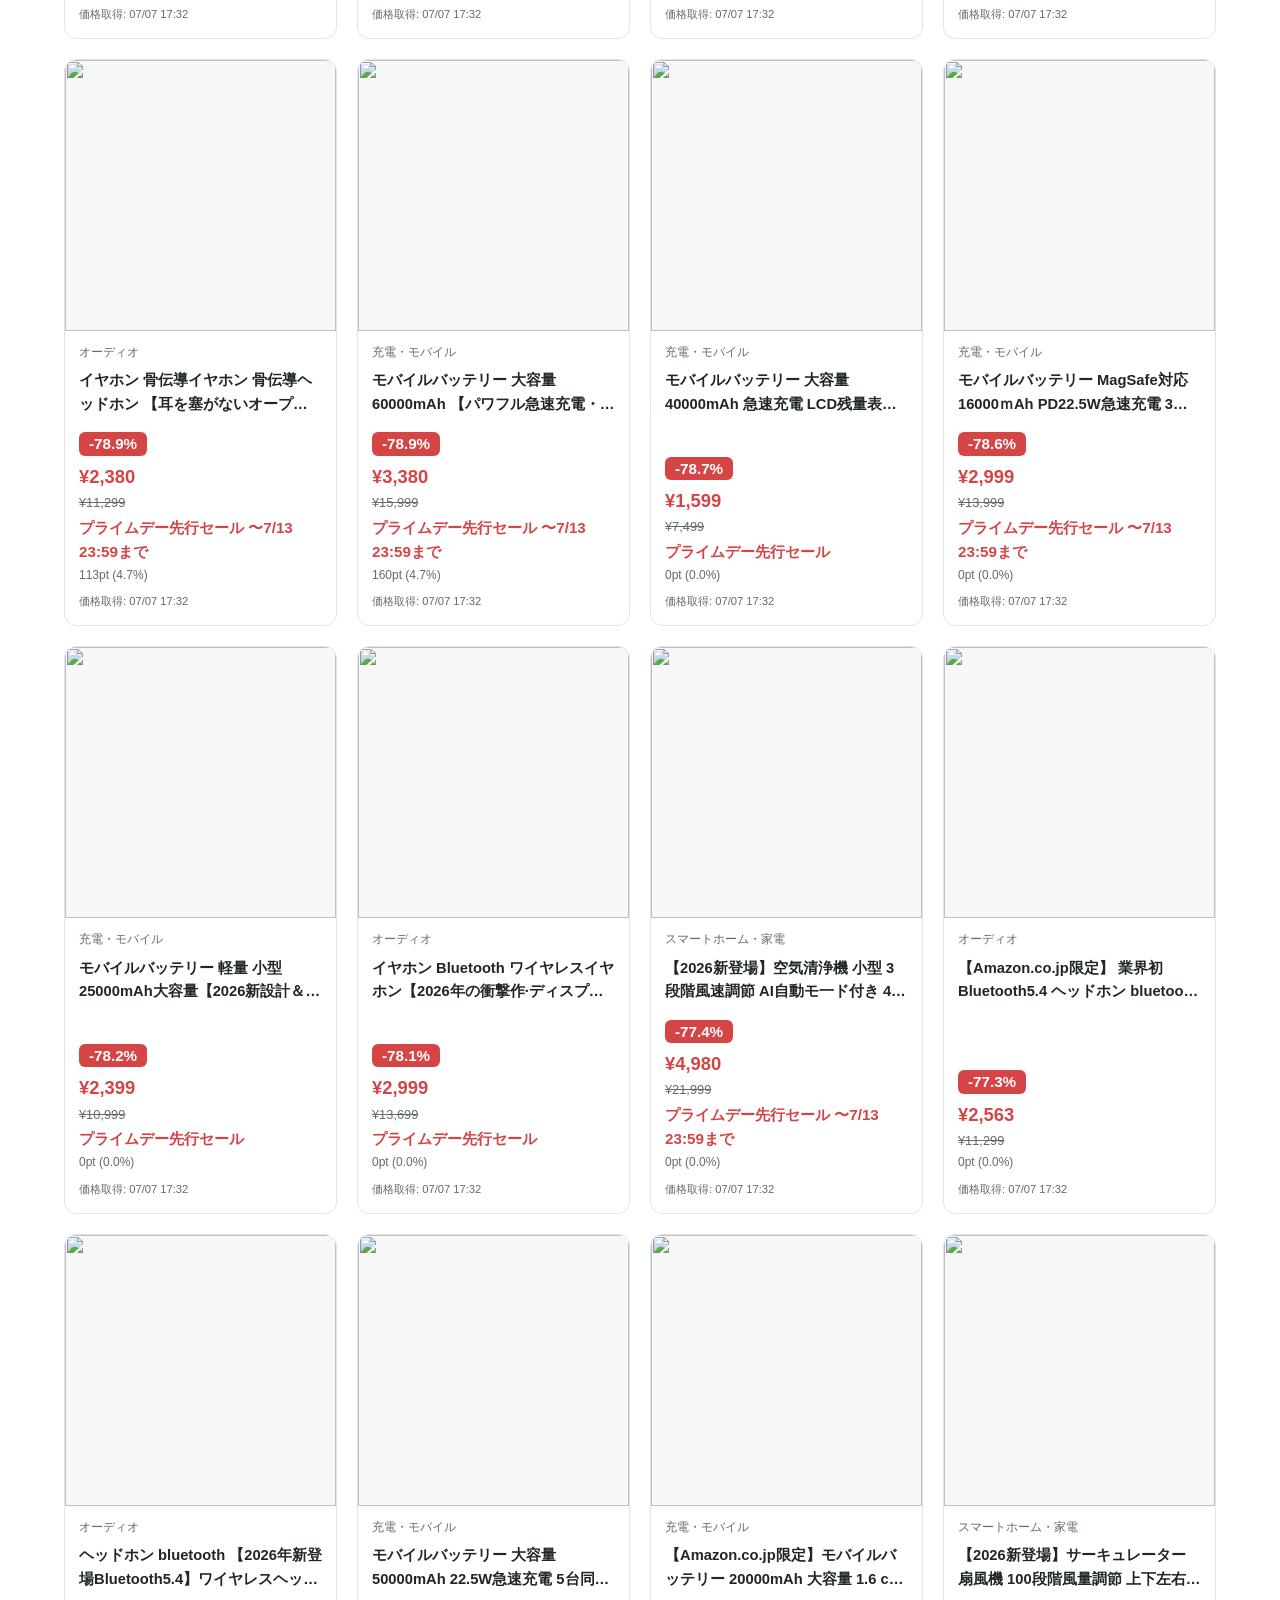
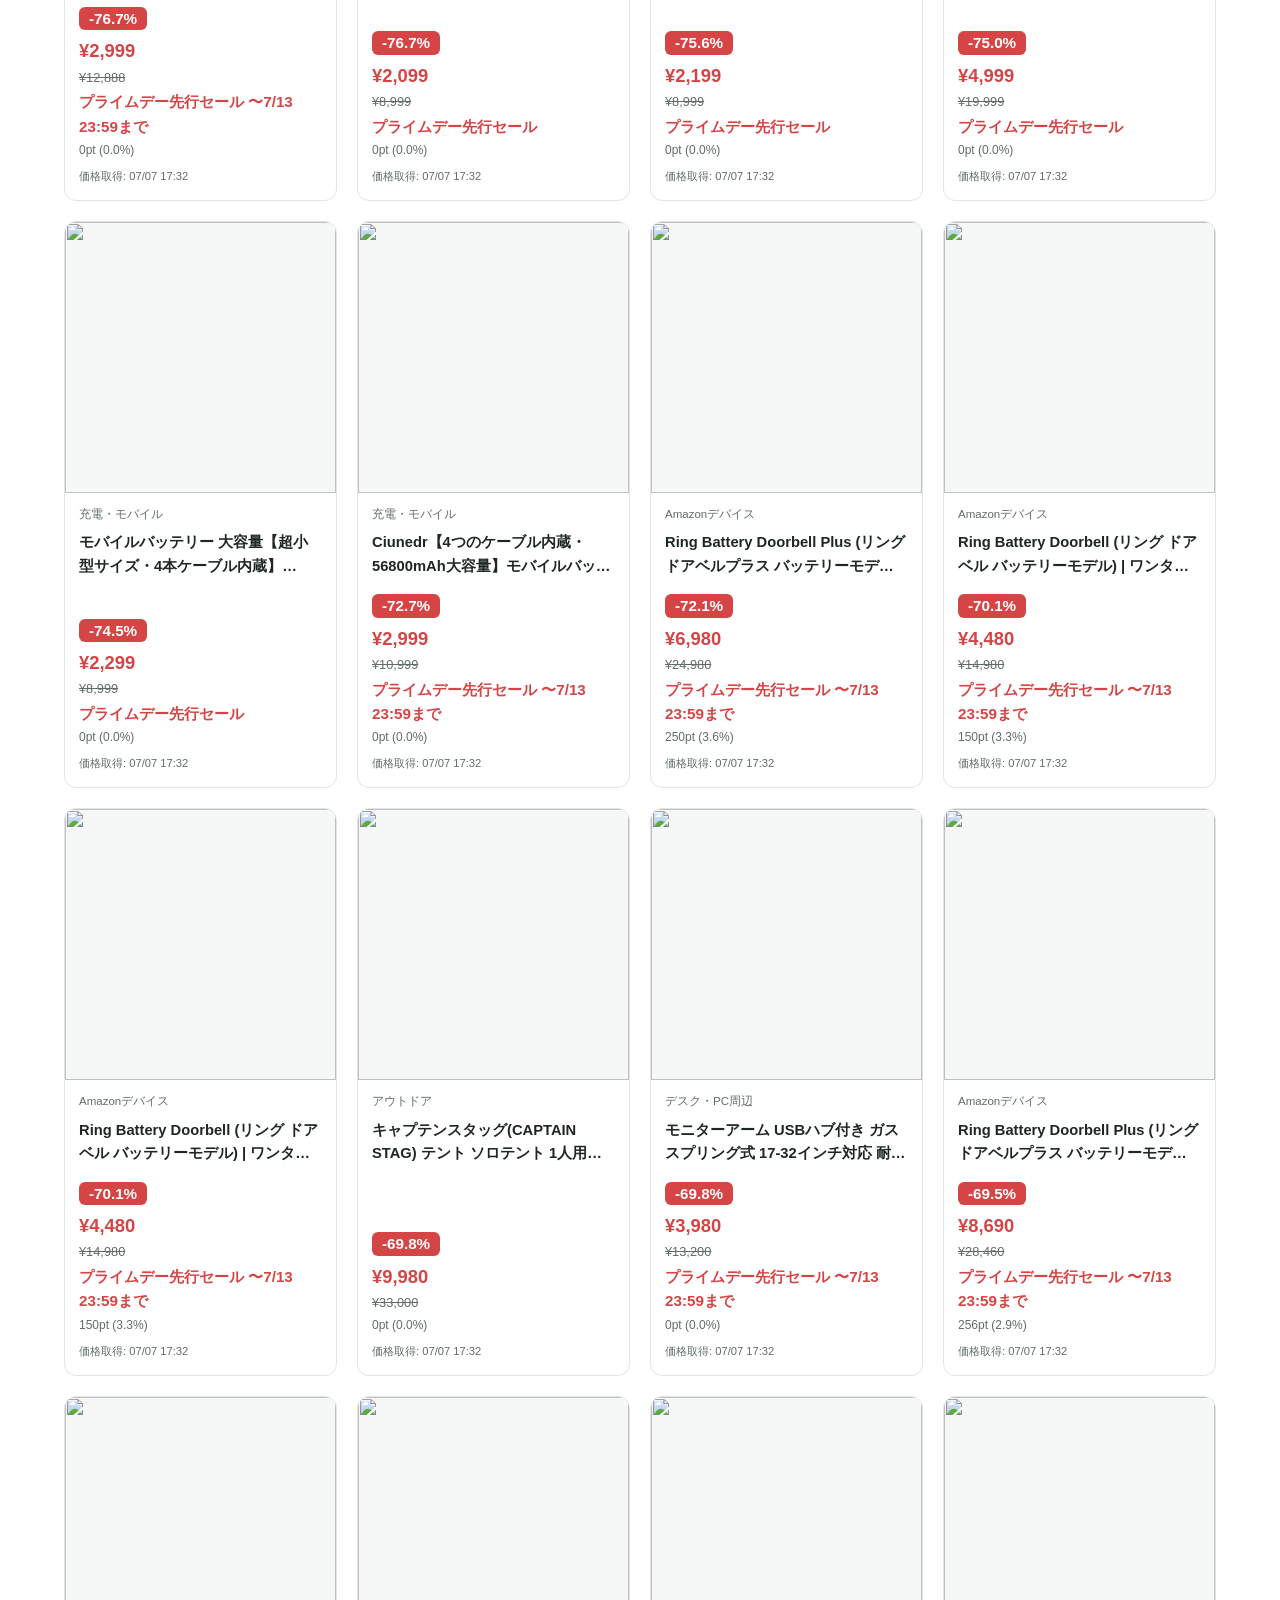
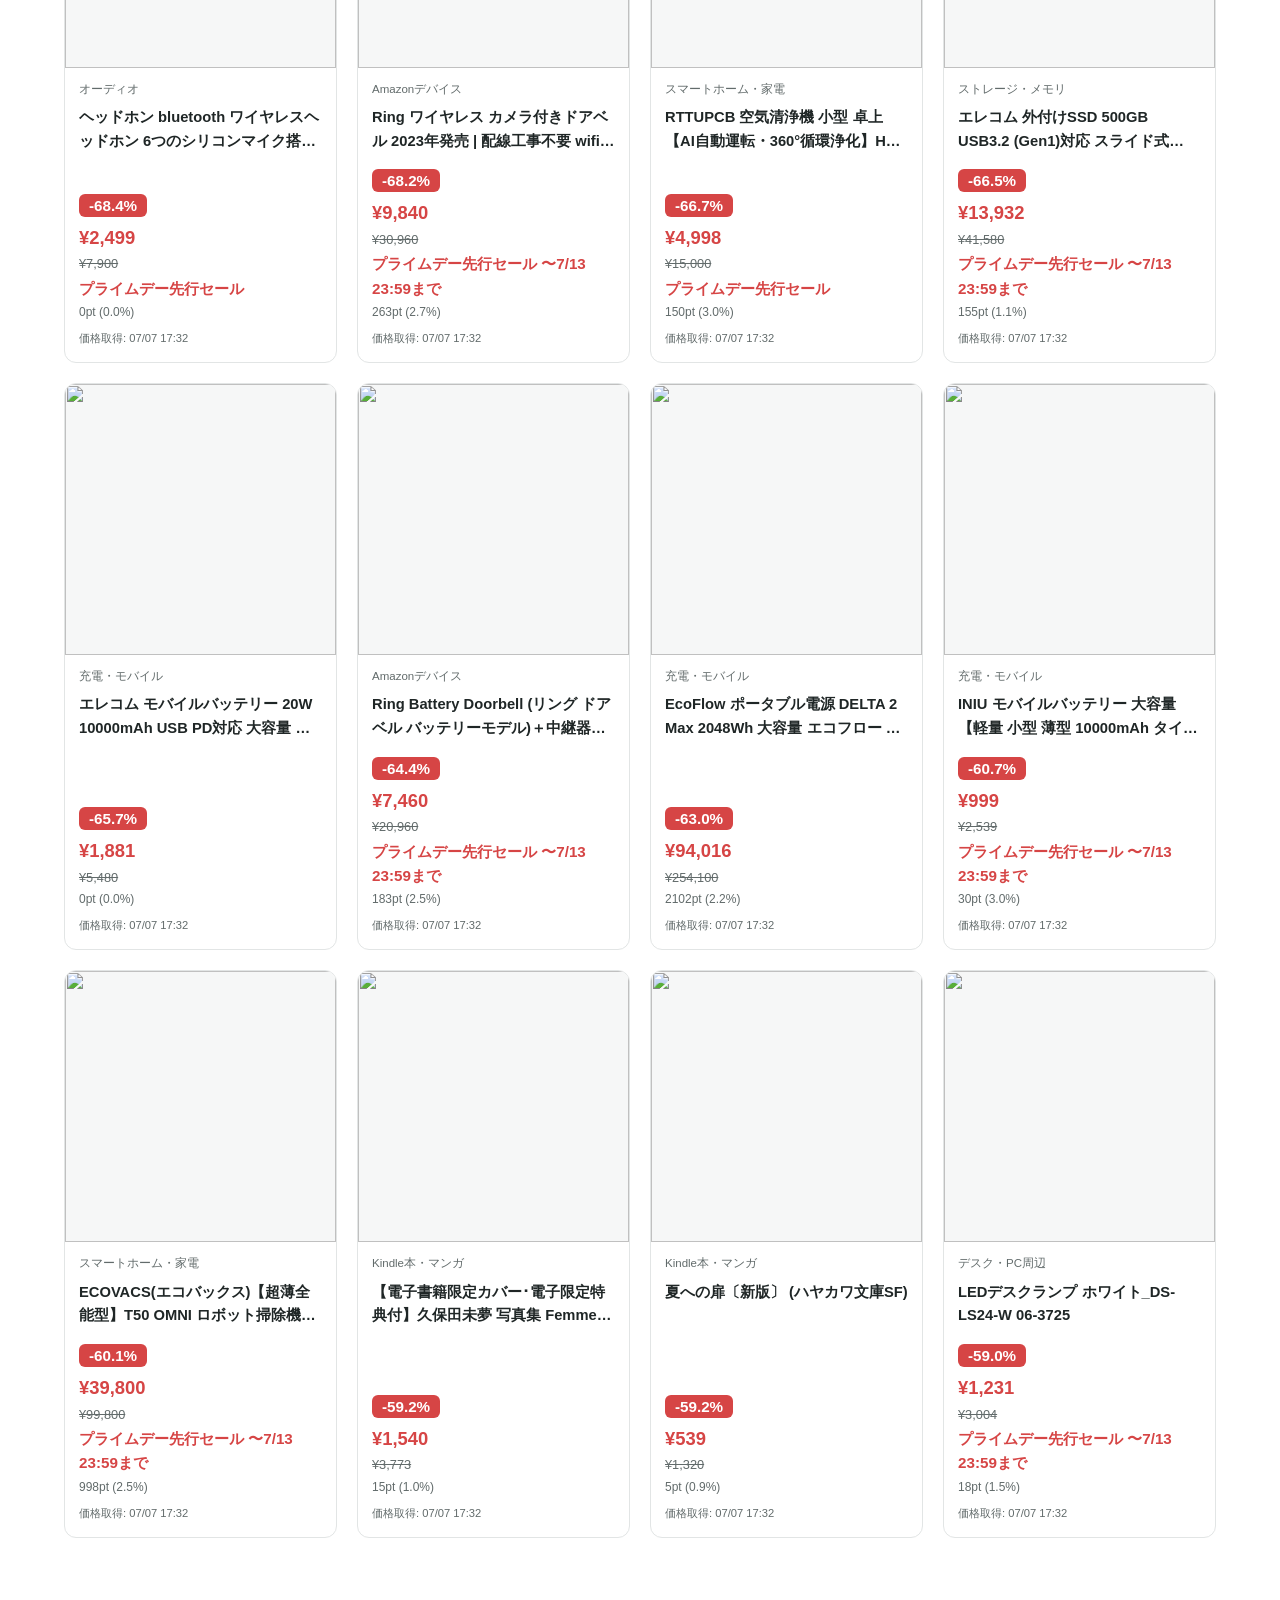
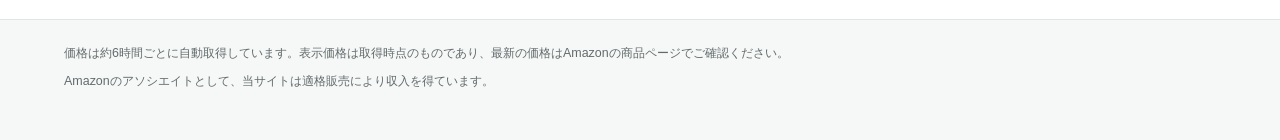
==== commit c8eeef88: "Update site subtitle to mention personal taste alongside hands-on picks Applies to the visible subco" ====
--- a/site/index.html
+++ b/site/index.html
@@ -4,9 +4,9 @@
 <meta charset="UTF-8">
 <meta name="viewport" content="width=device-width, initial-scale=1">
 <title>横田裕市のAmazonセールおすすめポータル</title>
-<meta name="description" content="写真家・横田裕市が実際に使って選んだ愛用品・おすすめ品のセール情報を自動更新でお届け">
+<meta name="description" content="写真家・横田裕市の趣向と実際に使って選んだ愛用品・おすすめ品のセール情報を自動更新でお届け">
 <meta property="og:title" content="横田裕市のAmazonセールおすすめポータル">
-<meta property="og:description" content="写真家・横田裕市が実際に使って選んだ愛用品・おすすめ品のセール情報を自動更新でお届け">
+<meta property="og:description" content="写真家・横田裕市の趣向と実際に使って選んだ愛用品・おすすめ品のセール情報を自動更新でお届け">
 <meta property="og:type" content="website">
 <link rel="stylesheet" href="assets/style.css">
 </head>
@@ -14,7 +14,7 @@
 <header class="site-header">
   <div class="container">
     <h1 class="site-title">横田裕市のAmazonセールおすすめポータル</h1>
-    <p class="site-subcopy">写真家・横田裕市が実際に使って選んだ愛用品・おすすめ品のセール情報を自動更新でお届け</p>
+    <p class="site-subcopy">写真家・横田裕市の趣向と実際に使って選んだ愛用品・おすすめ品のセール情報を自動更新でお届け</p>
   </div>
 </header>
 
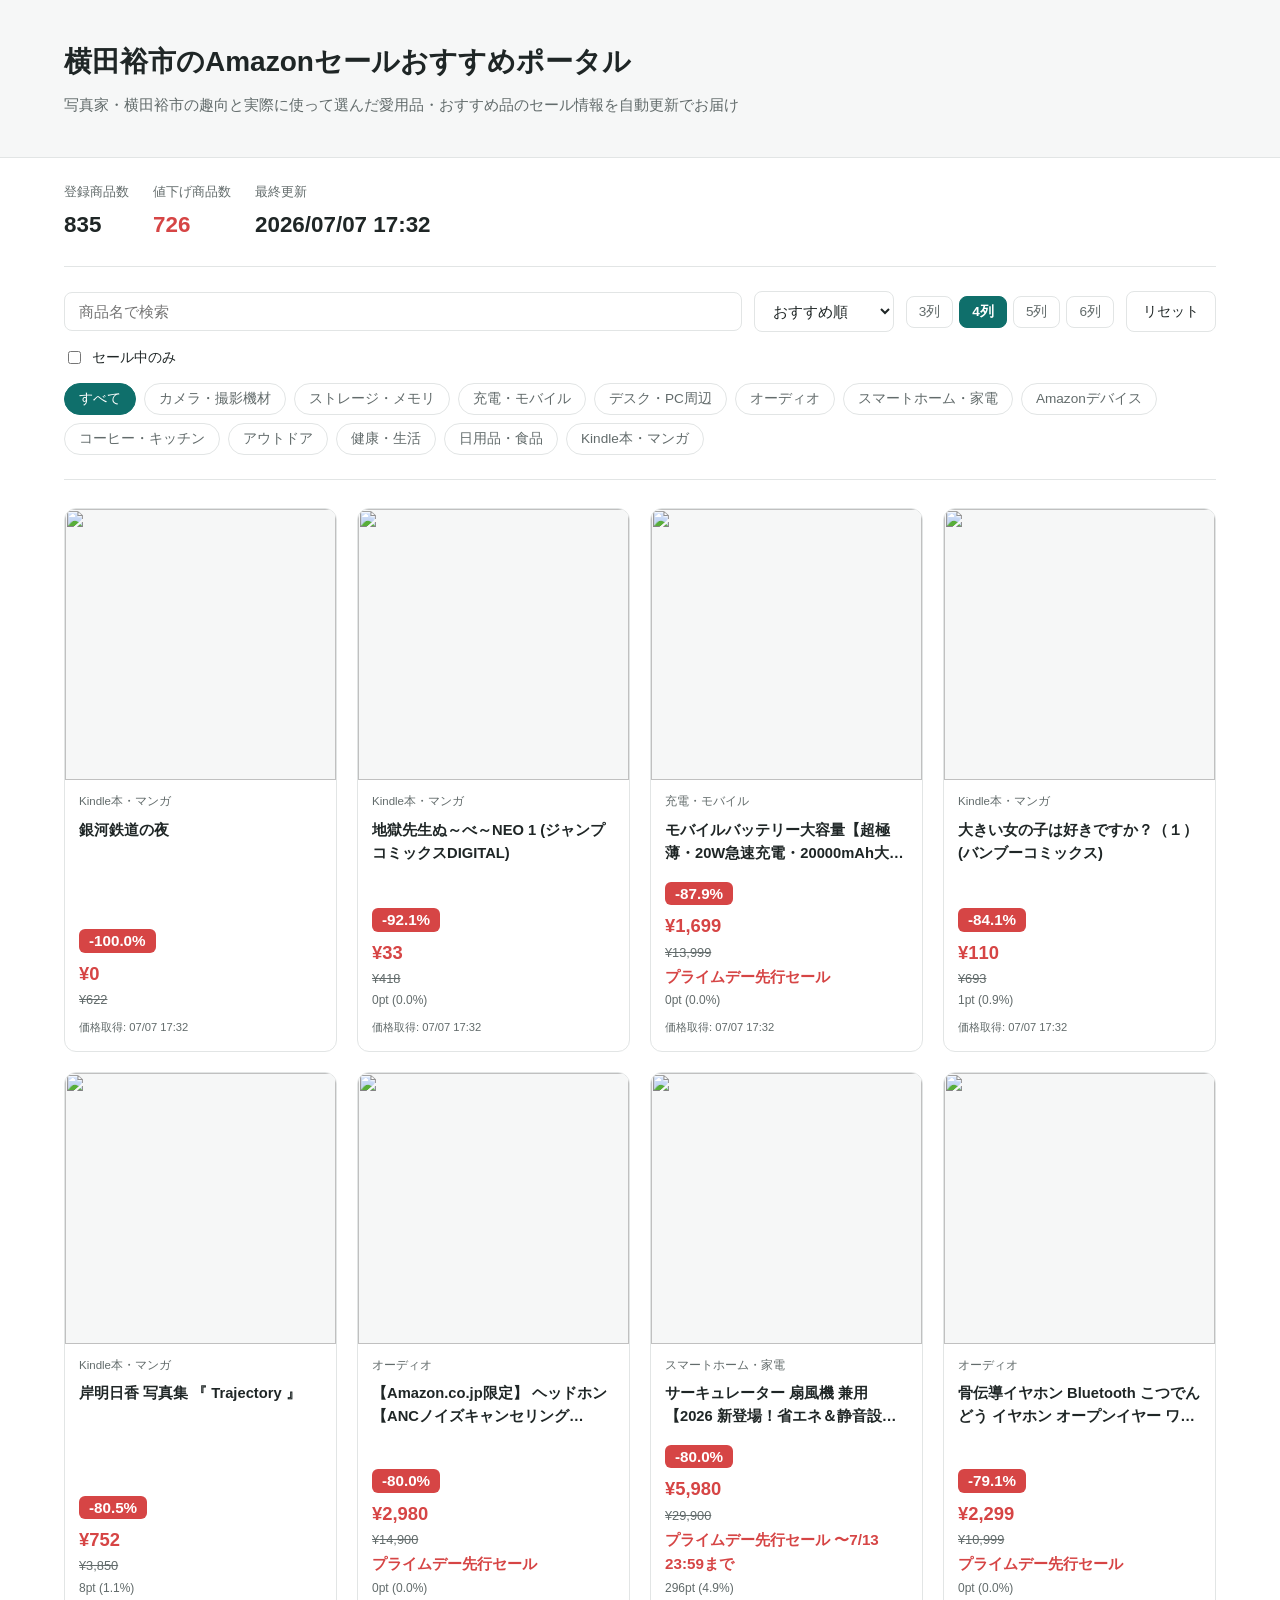
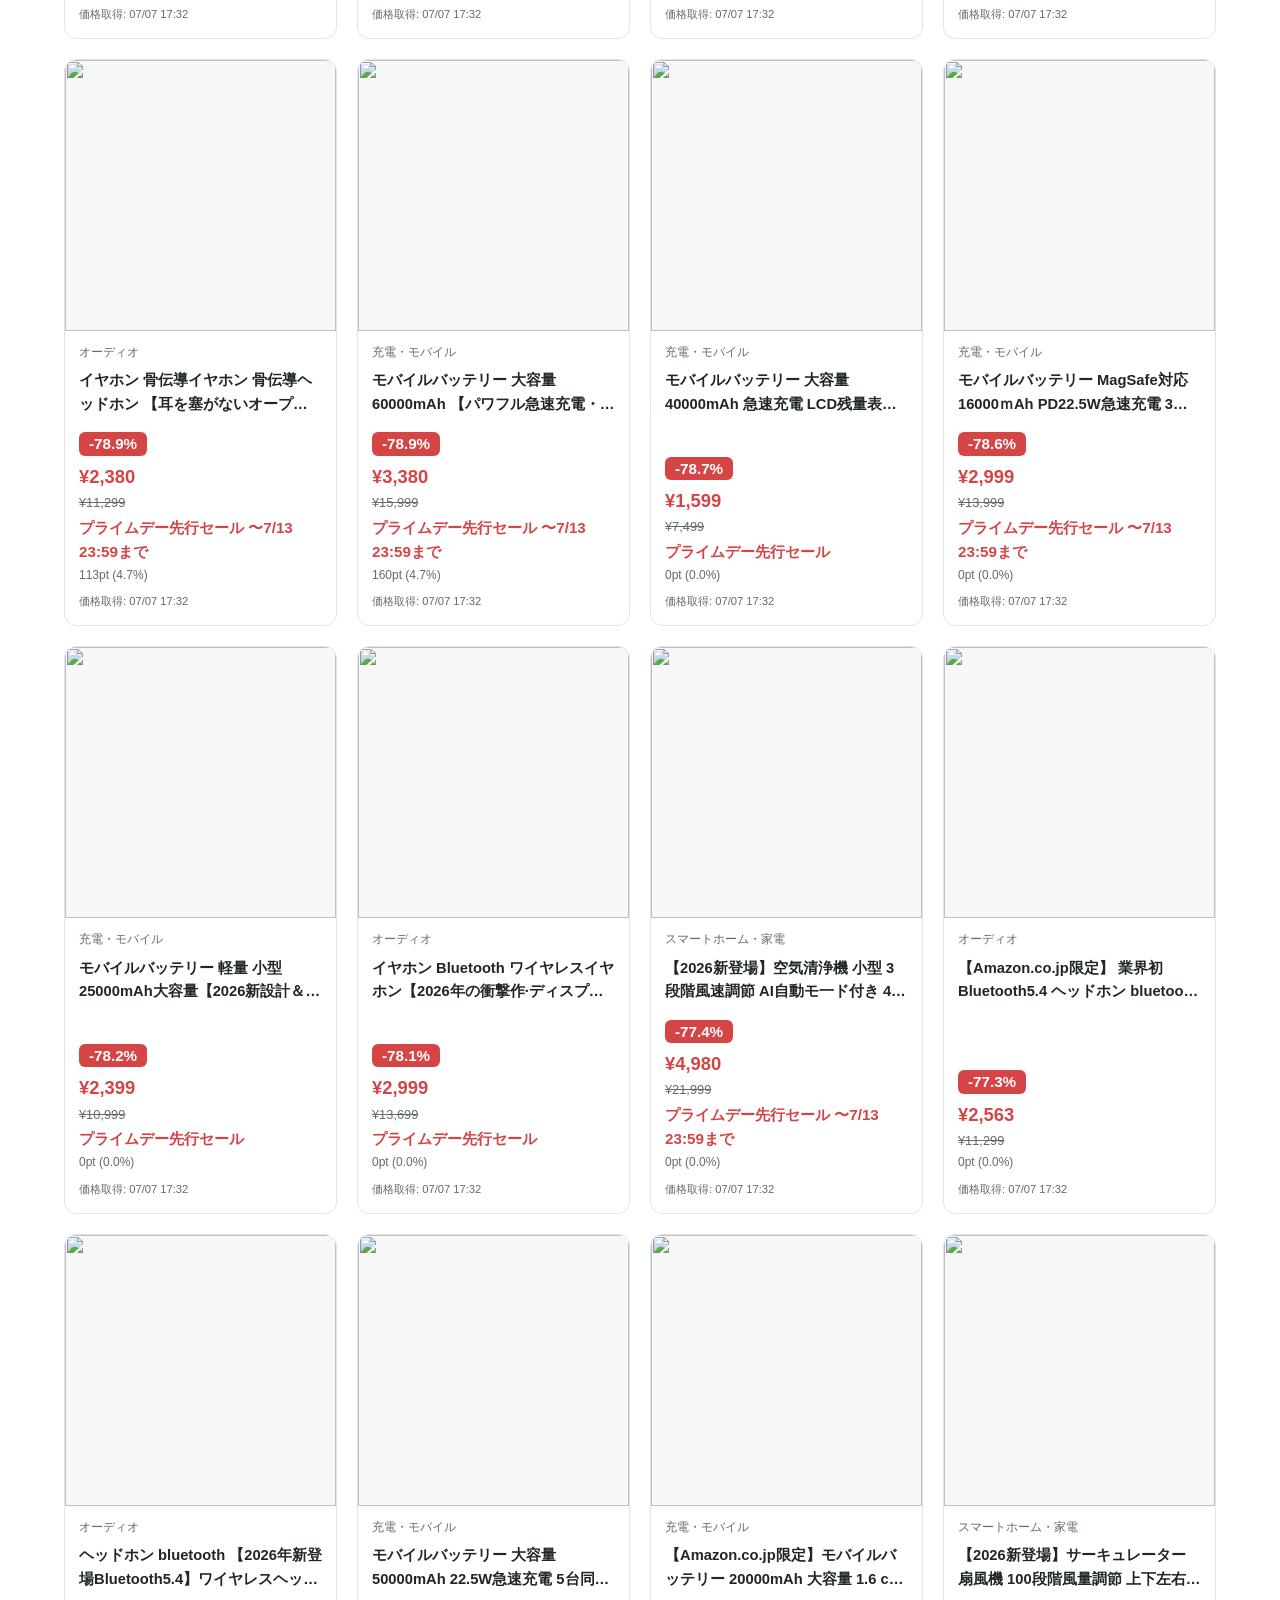
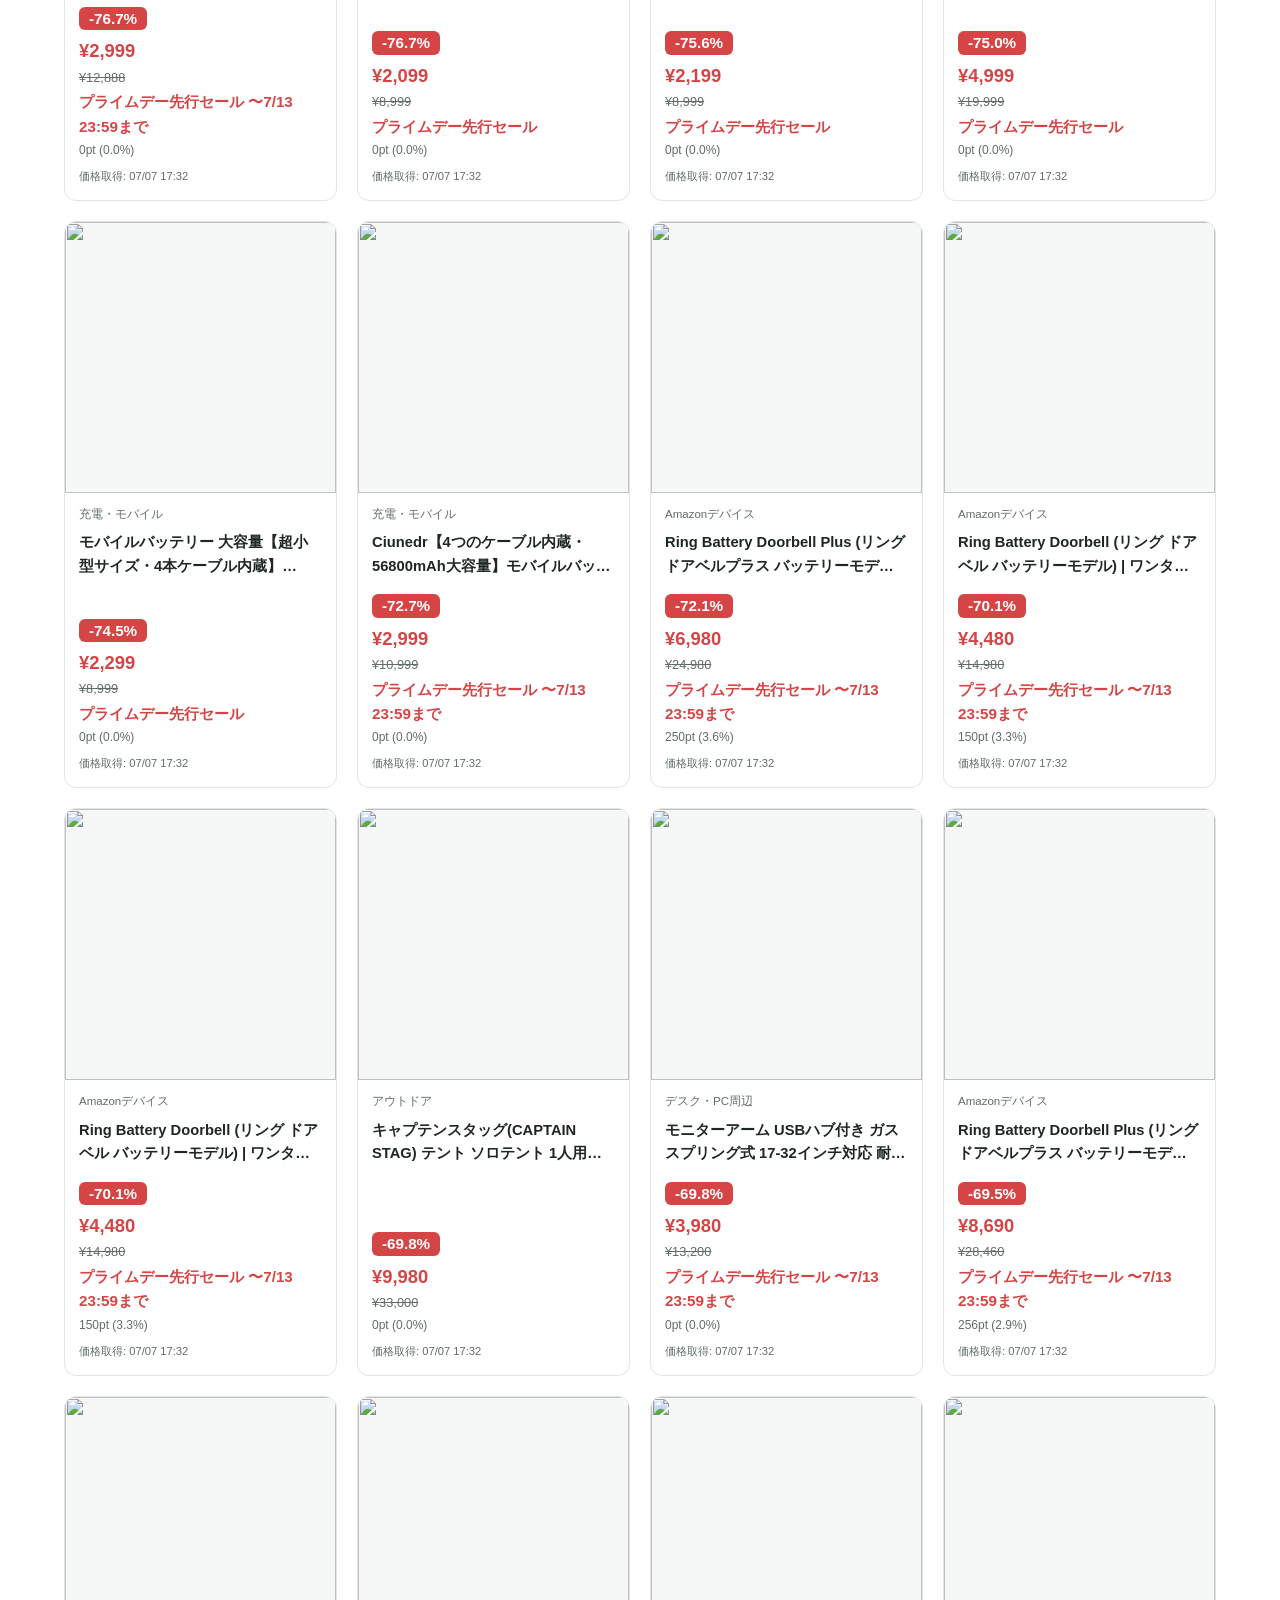
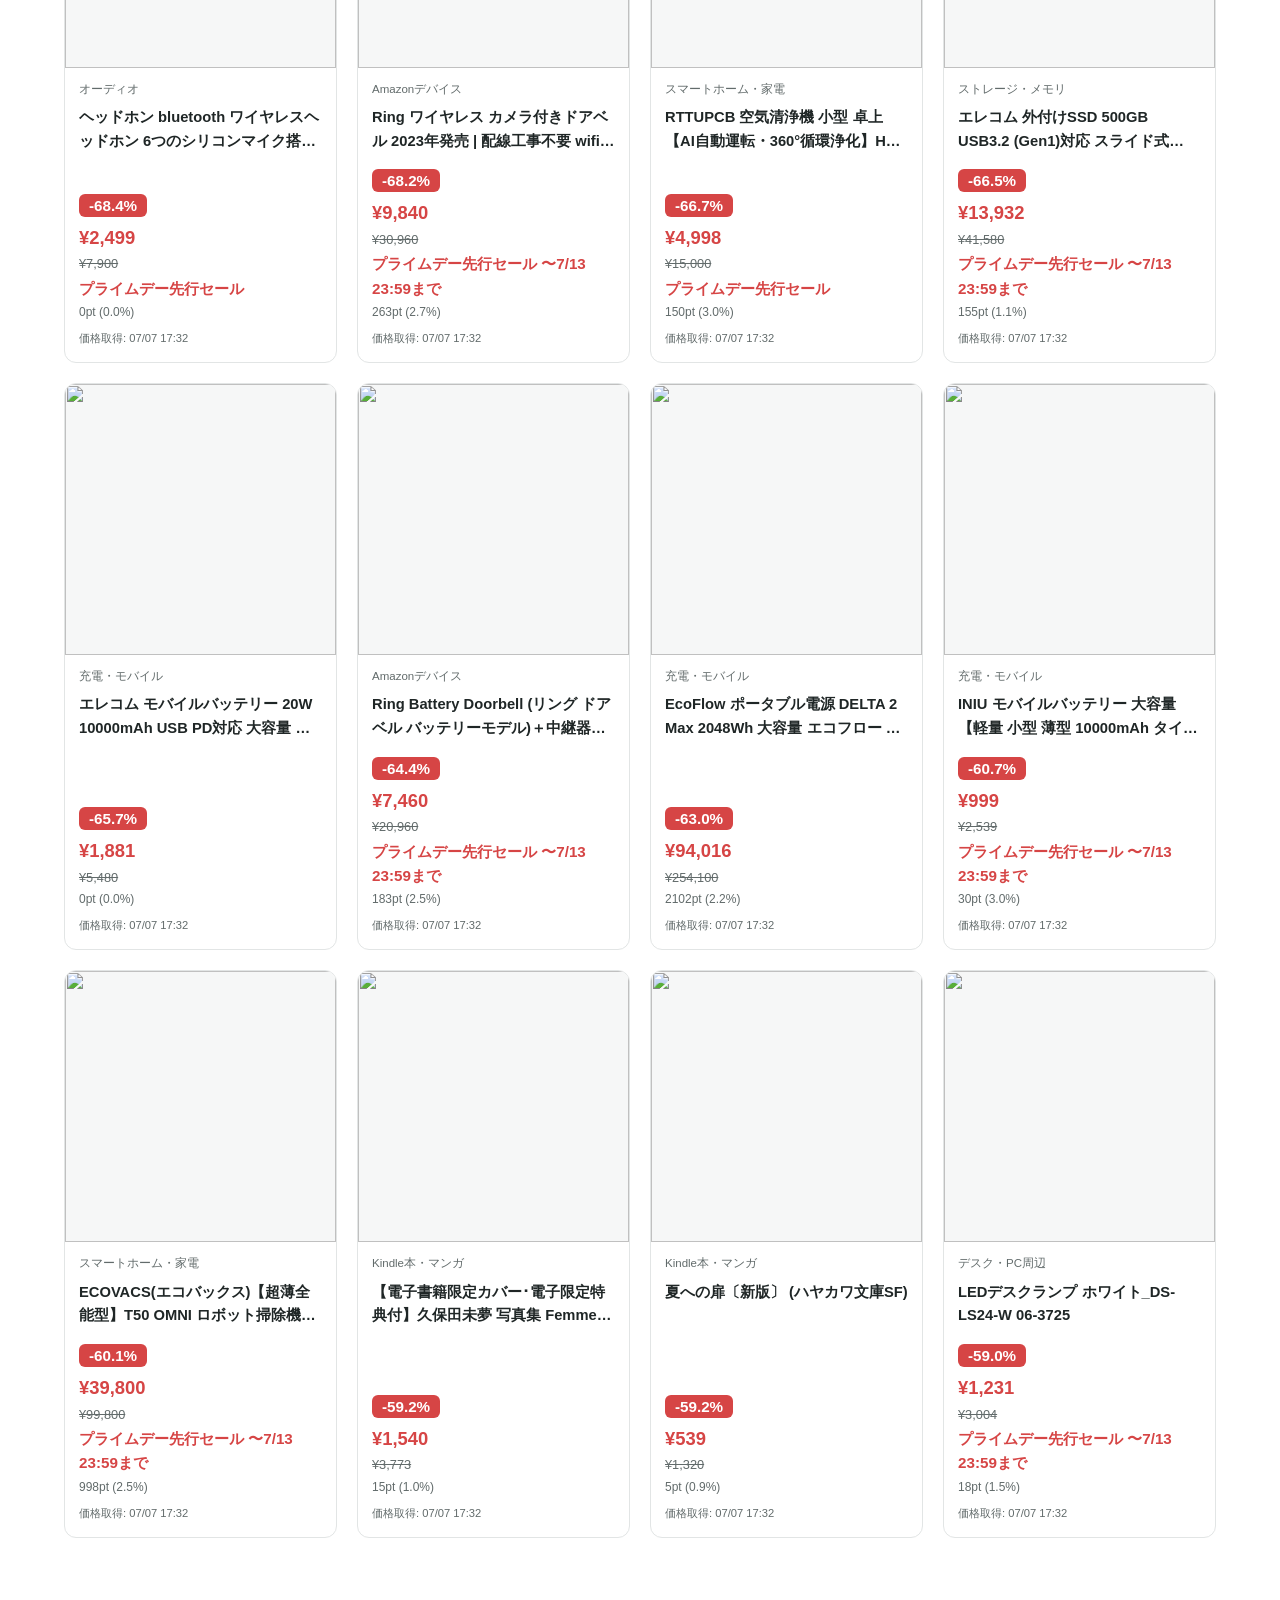
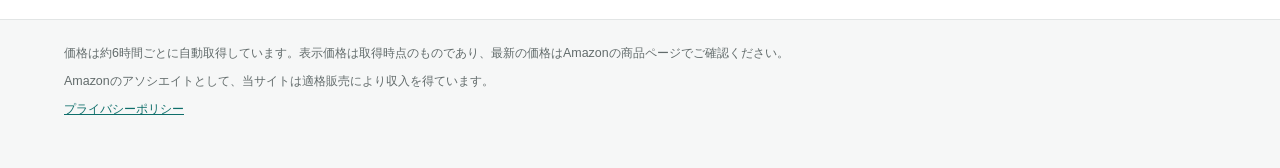
==== commit 5691700d: "Add privacy policy page and link it from the footer Format follows chimolog's price-tracker privacy " ====
--- a/site/index.html
+++ b/site/index.html
@@ -75,6 +75,7 @@
   <div class="container">
     <p>価格は約6時間ごとに自動取得しています。表示価格は取得時点のものであり、最新の価格はAmazonの商品ページでご確認ください。</p>
     <p>Amazonのアソシエイトとして、当サイトは適格販売により収入を得ています。</p>
+    <p><a href="privacy.html">プライバシーポリシー</a></p>
   </div>
 </footer>
 
--- a/site/assets/style.css
+++ b/site/assets/style.css
@@ -438,3 +438,35 @@
   font-size: 0.78rem;
   color: var(--color-text-muted);
 }
+
+.site-footer a {
+  color: var(--color-accent);
+}
+
+/* Legal pages (privacy.html) */
+
+.legal-content {
+  max-width: 760px;
+  padding: 40px 0 64px;
+}
+
+.legal-content h2 {
+  margin: 32px 0 12px;
+  font-size: 1.1rem;
+  color: var(--color-text);
+}
+
+.legal-content h2:first-child {
+  margin-top: 0;
+}
+
+.legal-content p {
+  margin: 0 0 16px;
+  color: var(--color-text);
+}
+
+.legal-content .back-link {
+  display: inline-block;
+  margin-top: 8px;
+  color: var(--color-accent);
+}
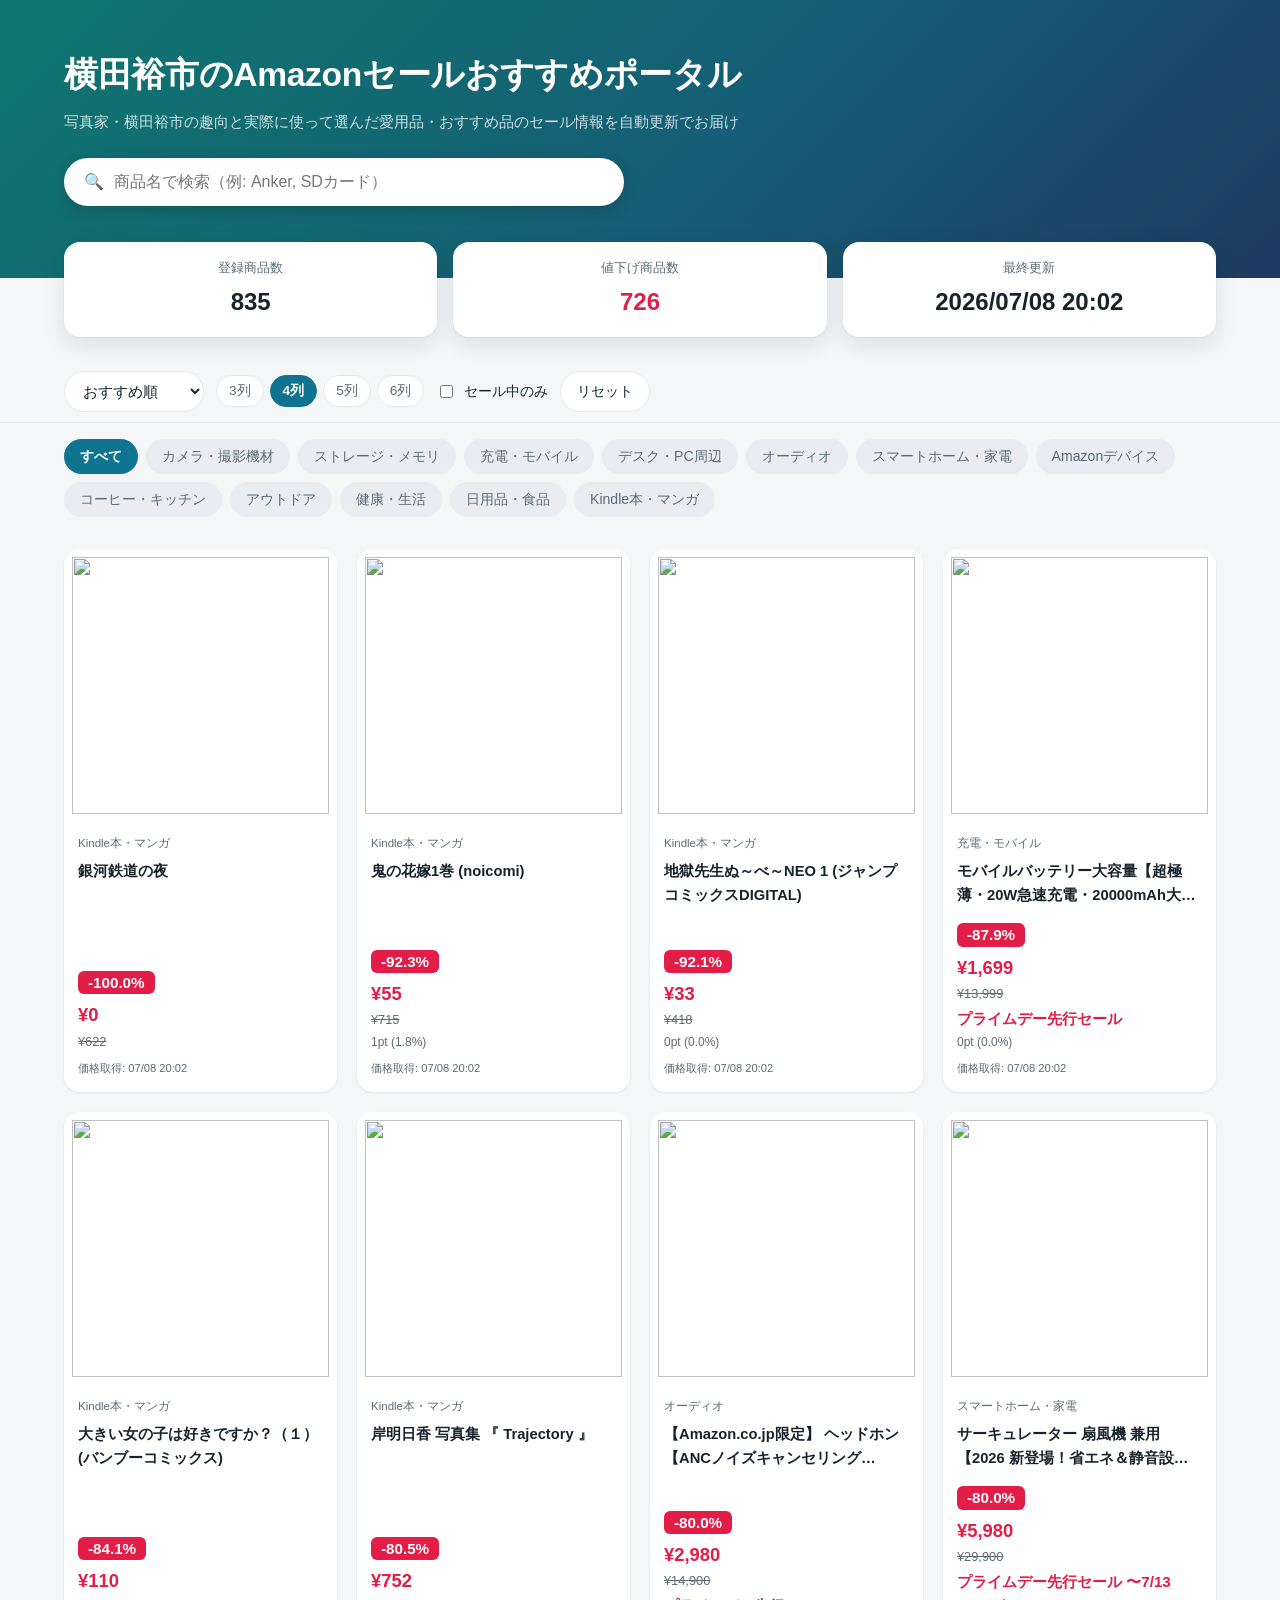
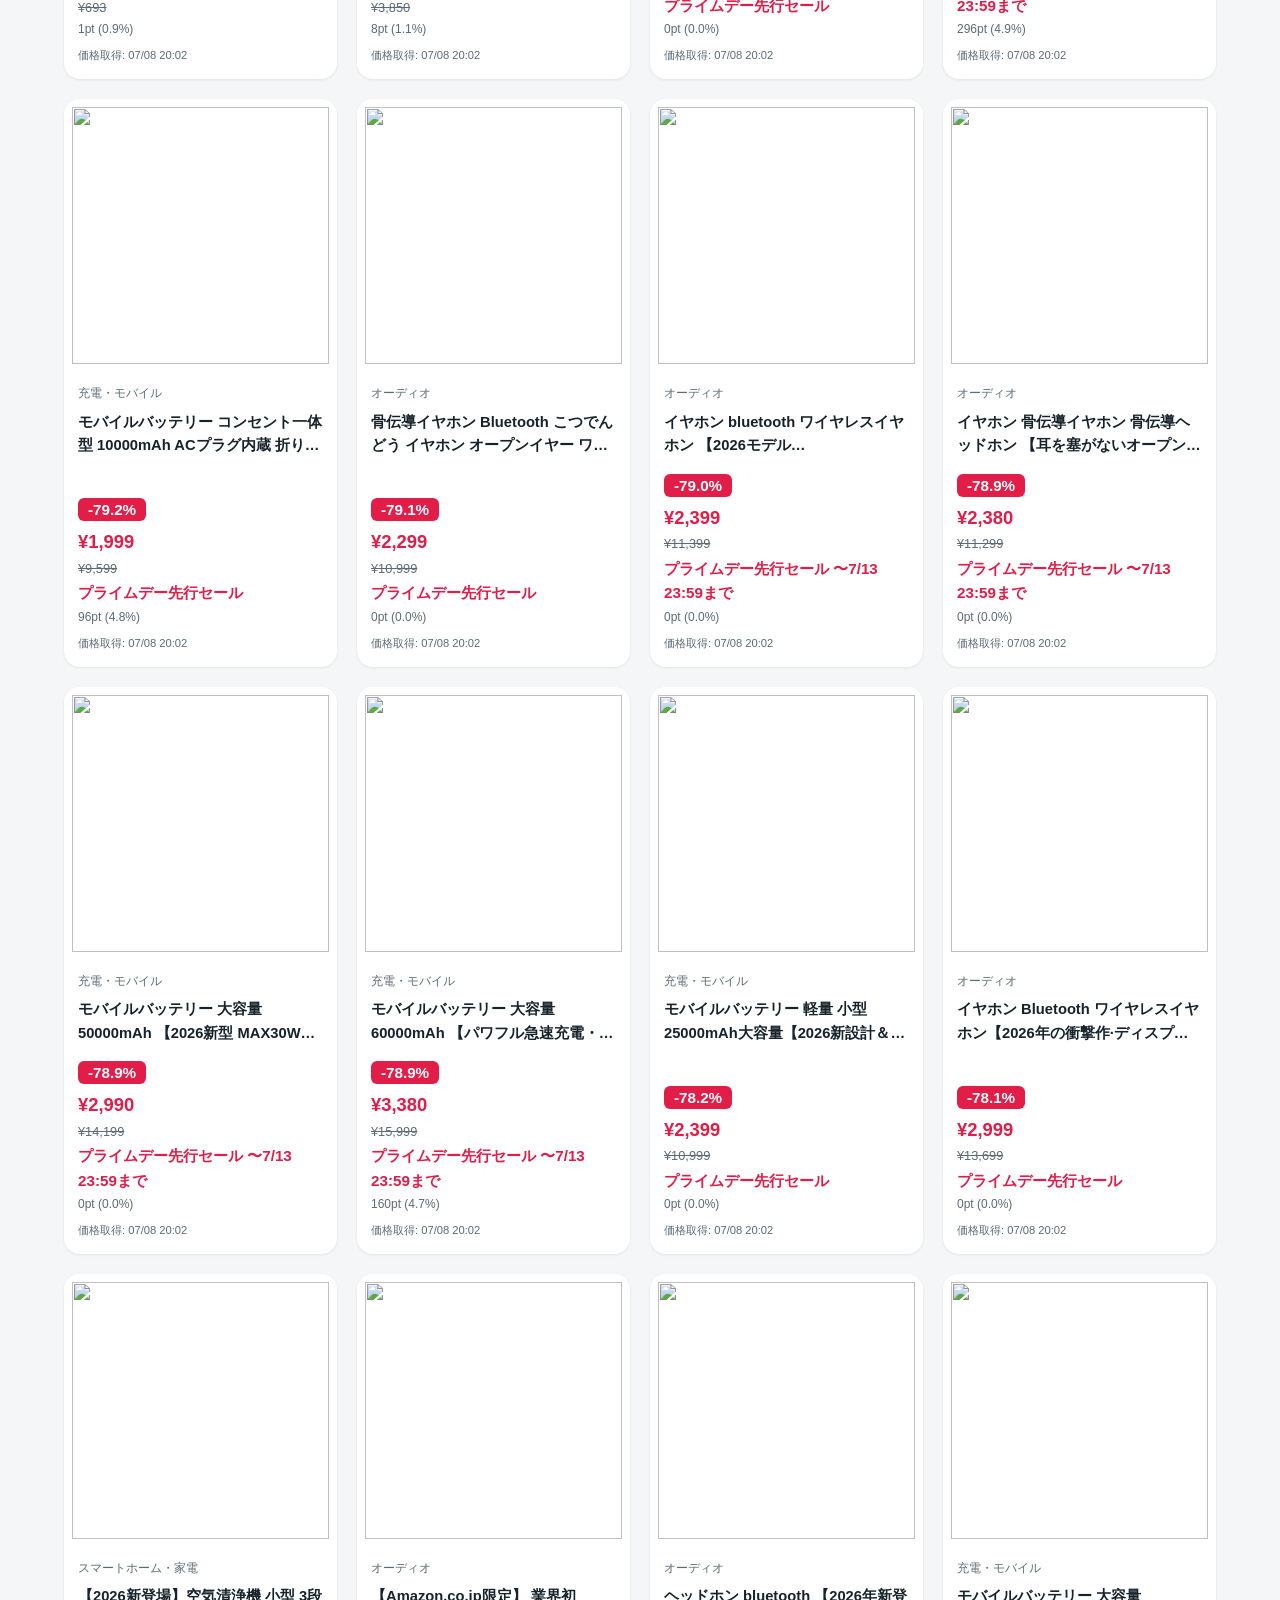
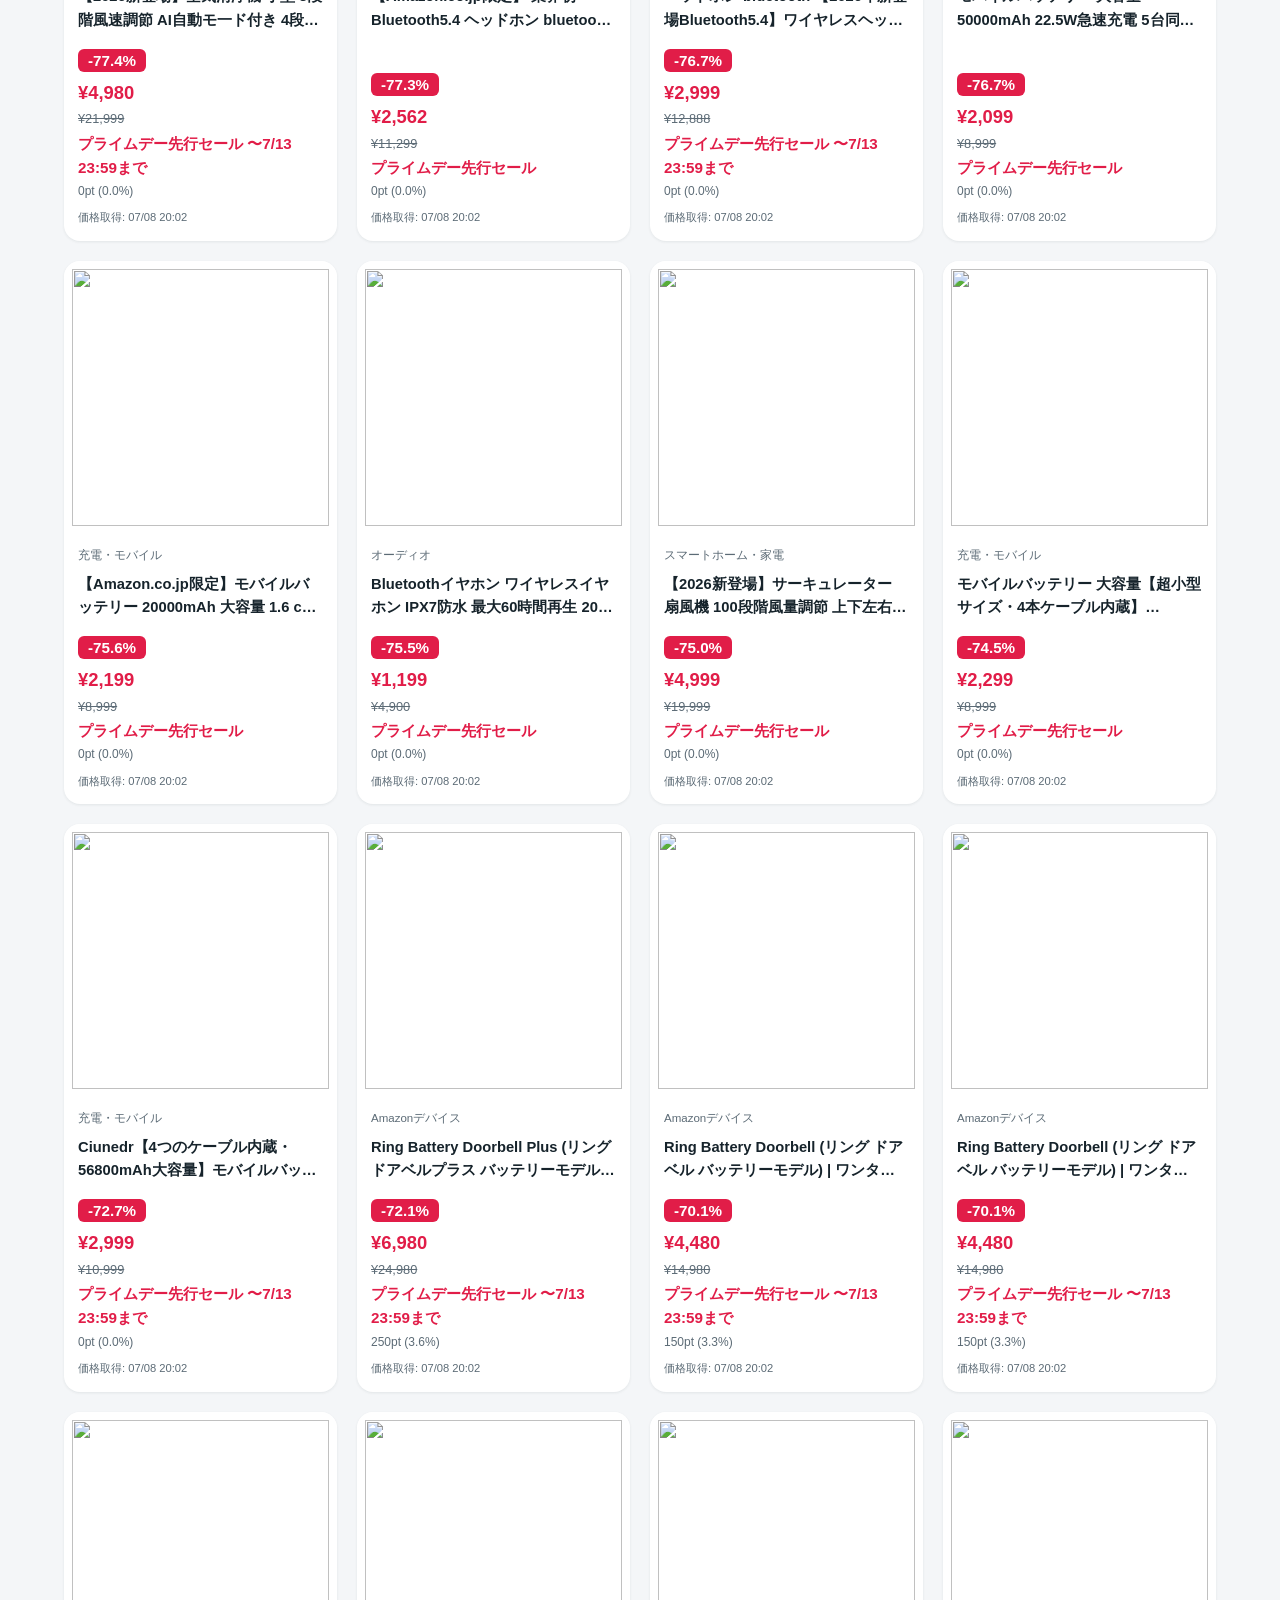
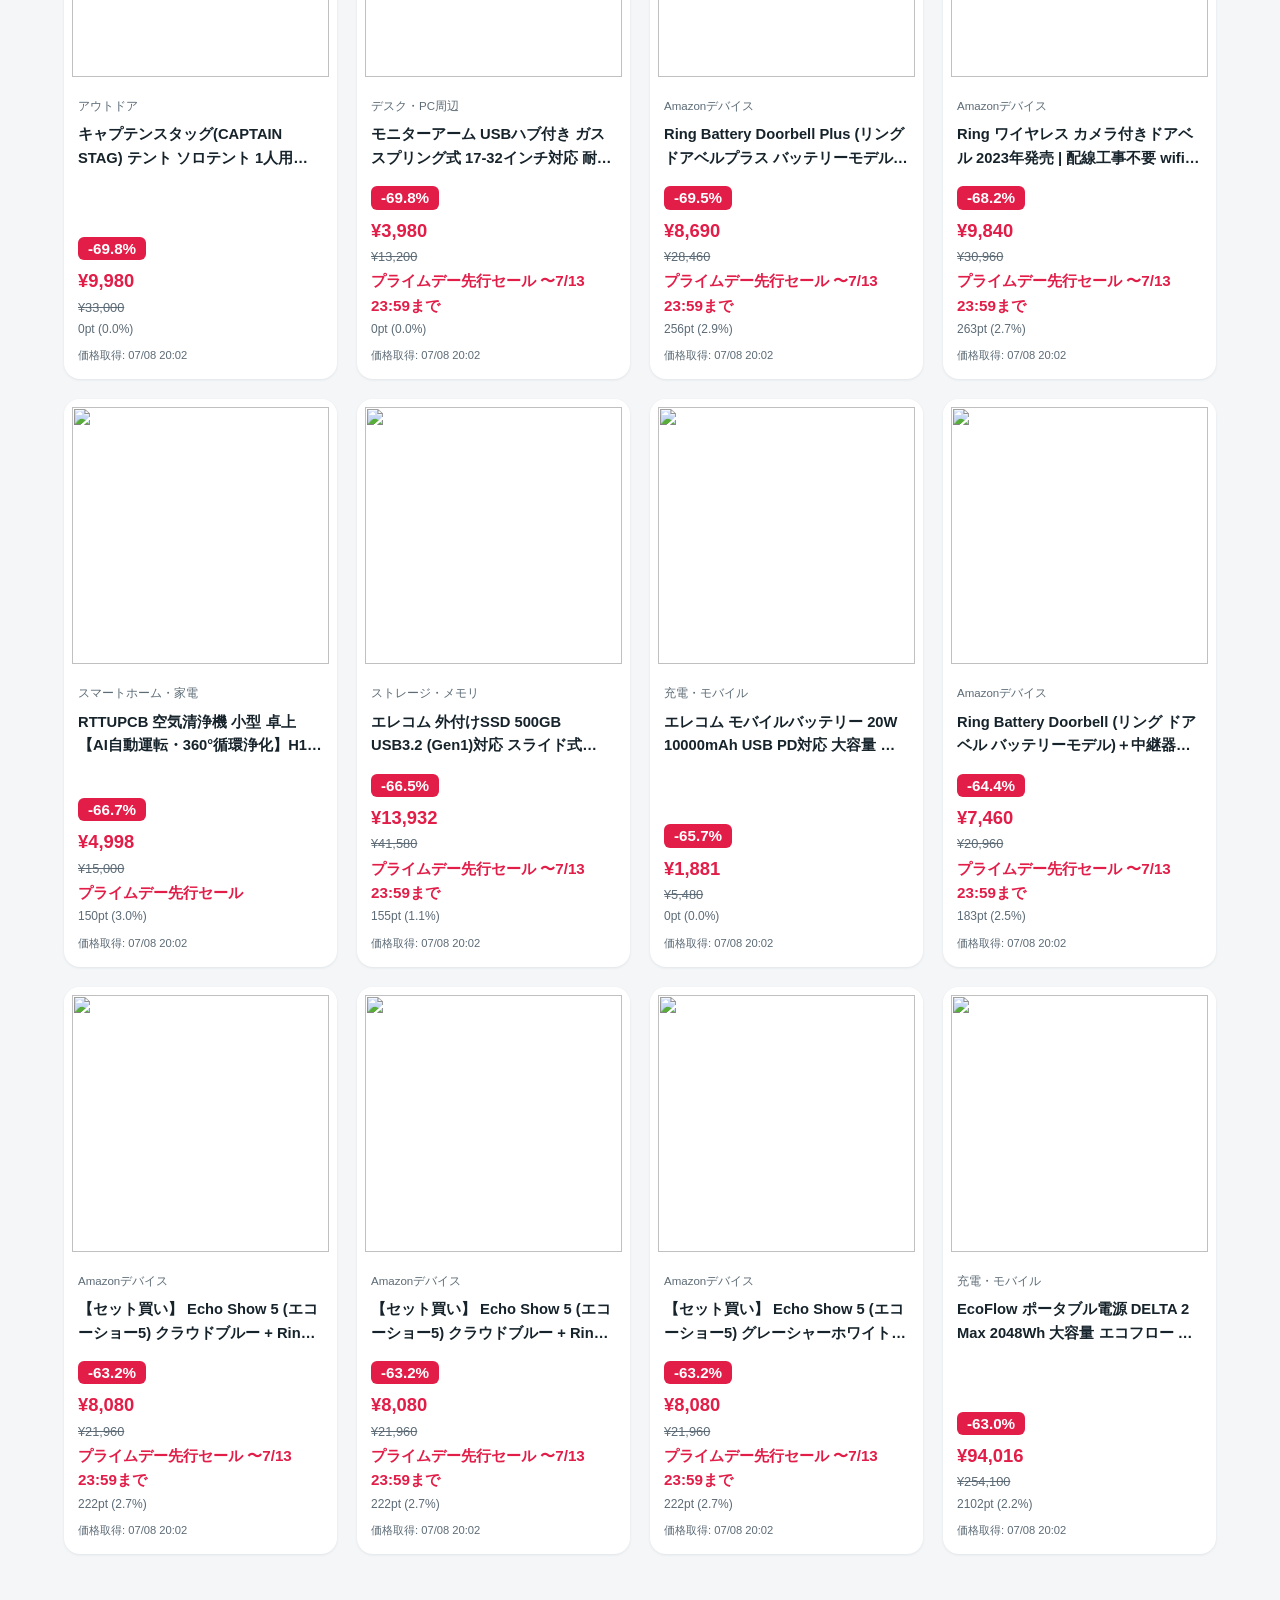
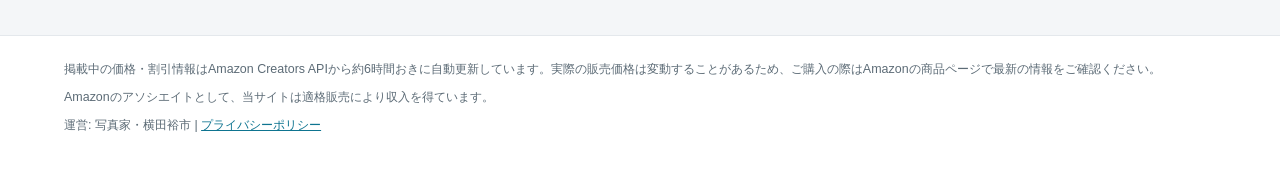
==== commit ea4c86d6: "Redesign UI with gradient hero, sticky toolbar, and borderless cards The previous layout closely mir" ====
--- a/site/index.html
+++ b/site/index.html
@@ -15,6 +15,10 @@
   <div class="container">
     <h1 class="site-title">横田裕市のAmazonセールおすすめポータル</h1>
     <p class="site-subcopy">写真家・横田裕市の趣向と実際に使って選んだ愛用品・おすすめ品のセール情報を自動更新でお届け</p>
+    <div class="hero-search">
+      <span class="hero-search-icon" aria-hidden="true">🔍</span>
+      <input type="search" id="keyword-input" class="keyword-input" placeholder="商品名で検索（例: Anker, SDカード）" aria-label="キーワード検索">
+    </div>
   </div>
 </header>
 
@@ -33,10 +37,11 @@
       <span class="stat-value" id="stat-updated">-</span>
     </div>
   </section>
+</div>
 
-  <section class="filters" aria-label="絞り込み">
+<section class="toolbar" aria-label="絞り込み">
+  <div class="container">
     <div class="filters-row">
-      <input type="search" id="keyword-input" class="keyword-input" placeholder="商品名で検索" aria-label="キーワード検索">
       <select id="sort-select" class="sort-select" aria-label="並び替え">
         <option value="default">おすすめ順</option>
         <option value="discount_desc">割引率順</option>
@@ -49,15 +54,18 @@
         <button type="button" class="grid-cols-btn" data-cols="5">5列</button>
         <button type="button" class="grid-cols-btn" data-cols="6">6列</button>
       </div>
-      <button type="button" id="reset-button" class="reset-button">リセット</button>
-    </div>
-    <div class="filters-row">
       <label class="sale-only-toggle">
         <input type="checkbox" id="sale-only-checkbox">
         <span>セール中のみ</span>
       </label>
+      <button type="button" id="reset-button" class="reset-button">リセット</button>
     </div>
-    <div class="chip-group" id="category-chips" aria-label="カテゴリで絞り込み"></div>
+  </div>
+</section>
+
+<div class="container">
+  <section class="category-nav" aria-label="カテゴリで絞り込み">
+    <div class="chip-group" id="category-chips"></div>
   </section>
 
   <section aria-label="商品一覧">
@@ -73,9 +81,9 @@
 
 <footer class="site-footer">
   <div class="container">
-    <p>価格は約6時間ごとに自動取得しています。表示価格は取得時点のものであり、最新の価格はAmazonの商品ページでご確認ください。</p>
+    <p>掲載中の価格・割引情報はAmazon Creators APIから約6時間おきに自動更新しています。実際の販売価格は変動することがあるため、ご購入の際はAmazonの商品ページで最新の情報をご確認ください。</p>
     <p>Amazonのアソシエイトとして、当サイトは適格販売により収入を得ています。</p>
-    <p><a href="privacy.html">プライバシーポリシー</a></p>
+    <p>運営: 写真家・横田裕市 | <a href="privacy.html">プライバシーポリシー</a></p>
   </div>
 </footer>
 
--- a/site/assets/style.css
+++ b/site/assets/style.css
@@ -1,36 +1,44 @@
 :root {
-  --color-bg: #ffffff;
-  --color-bg-subtle: #f6f7f7;
+  --color-bg: #f4f6f8;
   --color-surface: #ffffff;
-  --color-border: #e2e5e5;
-  --color-text: #1f2626;
-  --color-text-muted: #626b6b;
-  --color-accent: #0f6f6b;
+  --color-border: #e4e8ec;
+  --color-text: #16232b;
+  --color-text-muted: #5c6b76;
+  --color-accent: #0e7490;
   --color-accent-contrast: #ffffff;
-  --color-discount: #d64545;
-  --color-discount-bg: #fdeceb;
-  --color-badge-bg: #eef4f3;
-  --color-badge-text: #0f6f6b;
-  --shadow-card: 0 6px 16px rgba(15, 26, 26, 0.08);
+  --color-discount: #e11d48;
+  --color-discount-bg: #fdeef2;
+  --color-badge-bg: #e6f2f5;
+  --color-badge-text: #0e7490;
+  --color-chip-bg: #e9edf1;
+  --color-chip-bg-hover: #dbe1e6;
+  --grad-hero: linear-gradient(135deg, #0f766e 0%, #155e75 55%, #1e3a5f 100%);
+  --shadow-card: 0 1px 2px rgba(16, 35, 43, 0.06), 0 8px 24px rgba(16, 35, 43, 0.1);
+  --shadow-card-resting: 0 1px 3px rgba(16, 35, 43, 0.08);
+  --radius-card: 16px;
+  --radius-pill: 999px;
   --font-sans: -apple-system, BlinkMacSystemFont, "Segoe UI", "Hiragino Sans",
     "Hiragino Kaku Gothic ProN", "Yu Gothic", Meiryo, Roboto, Arial, sans-serif;
 }
 
 @media (prefers-color-scheme: dark) {
   :root {
-    --color-bg: #1a1a1a;
-    --color-bg-subtle: #222525;
-    --color-surface: #232727;
-    --color-border: #34393a;
-    --color-text: #eaeceb;
-    --color-text-muted: #a2aaaa;
-    --color-accent: #4fa39d;
-    --color-accent-contrast: #0f1414;
-    --color-discount: #e2867e;
-    --color-discount-bg: #3a2422;
-    --color-badge-bg: #26302f;
-    --color-badge-text: #7fc3bd;
-    --shadow-card: 0 6px 18px rgba(0, 0, 0, 0.4);
+    --color-bg: #0f1417;
+    --color-surface: #1a2126;
+    --color-border: #2b343b;
+    --color-text: #e8edf0;
+    --color-text-muted: #9aa7b0;
+    --color-accent: #4fc3b8;
+    --color-accent-contrast: #0c1518;
+    --color-discount: #fb7185;
+    --color-discount-bg: #3d1e28;
+    --color-badge-bg: #1e3236;
+    --color-badge-text: #7fd6cc;
+    --color-chip-bg: #232c33;
+    --color-chip-bg-hover: #2c3740;
+    --grad-hero: linear-gradient(135deg, #134e4a 0%, #164e63 55%, #16324f 100%);
+    --shadow-card: 0 1px 2px rgba(0, 0, 0, 0.3), 0 8px 24px rgba(0, 0, 0, 0.45);
+    --shadow-card-resting: 0 1px 3px rgba(0, 0, 0, 0.35);
   }
 }
 
@@ -55,38 +63,89 @@
 /* Header */
 
 .site-header {
-  background: var(--color-bg-subtle);
-  border-bottom: 1px solid var(--color-border);
-  padding: 40px 0;
+  background: var(--grad-hero);
+  padding: 48px 0 72px;
+}
+
+.site-header--compact {
+  padding: 32px 0;
+}
+
+.site-header--compact .site-subcopy {
+  margin-bottom: 0;
 }
 
 .site-title {
   margin: 0 0 8px;
-  font-size: 1.75rem;
-  font-weight: 700;
-  color: var(--color-text);
+  font-size: clamp(1.5rem, 3vw, 2.1rem);
+  font-weight: 800;
+  letter-spacing: -0.01em;
+  color: #ffffff;
 }
 
 .site-subcopy {
-  margin: 0;
-  color: var(--color-text-muted);
+  margin: 0 0 24px;
+  color: rgba(255, 255, 255, 0.8);
   font-size: 0.95rem;
 }
 
+.hero-search {
+  display: flex;
+  align-items: center;
+  gap: 10px;
+  max-width: 560px;
+  height: 48px;
+  padding: 0 20px;
+  border-radius: var(--radius-pill);
+  background: var(--color-surface);
+  box-shadow: 0 4px 16px rgba(0, 0, 0, 0.18);
+}
+
+.hero-search:focus-within {
+  box-shadow: 0 4px 16px rgba(0, 0, 0, 0.18), 0 0 0 3px rgba(255, 255, 255, 0.35);
+}
+
+.hero-search-icon {
+  font-size: 1rem;
+  line-height: 1;
+  flex: 0 0 auto;
+}
+
+.hero-search .keyword-input {
+  flex: 1;
+  min-width: 0;
+  height: 100%;
+  border: none;
+  outline: none;
+  background: transparent;
+  padding: 0;
+  font-size: 1rem;
+  color: var(--color-text);
+}
+
 /* Stats bar */
 
 .stats-bar {
+  position: relative;
+  z-index: 10;
   display: flex;
   flex-wrap: wrap;
-  gap: 24px;
-  padding: 24px 0;
-  border-bottom: 1px solid var(--color-border);
+  gap: 16px;
+  margin-top: -36px;
+  padding: 0 0 24px;
 }
 
 .stat {
+  flex: 1 1 0;
   display: flex;
   flex-direction: column;
+  align-items: center;
   gap: 4px;
+  padding: 16px 24px;
+  text-align: center;
+  background: var(--color-surface);
+  border-radius: var(--radius-card);
+  box-shadow: var(--shadow-card);
 }
 
 .stat-label {
@@ -95,22 +154,44 @@
 }
 
 .stat-value {
-  font-size: 1.4rem;
-  font-weight: 700;
+  font-size: 1.5rem;
+  font-weight: 800;
 }
 
 .stat-highlight .stat-value {
   color: var(--color-discount);
 }
 
-/* Filters */
-
-.filters {
-  padding: 24px 0;
+@media (max-width: 640px) {
+  .stats-bar {
+    gap: 8px;
+  }
+
+  .stat {
+    padding: 12px 8px;
+  }
+
+  .stat-value {
+    font-size: 1.15rem;
+  }
+}
+
+/* Toolbar (sticky) */
+
+.toolbar {
+  position: sticky;
+  top: 0;
+  z-index: 20;
+  background: var(--color-bg);
+  background: color-mix(in srgb, var(--color-bg) 78%, transparent);
+  backdrop-filter: blur(12px);
+  -webkit-backdrop-filter: blur(12px);
   border-bottom: 1px solid var(--color-border);
-  display: flex;
-  flex-direction: column;
-  gap: 14px;
+  padding: 10px 0;
+}
+
+.category-nav {
+  padding: 16px 0 4px;
 }
 
 .filters-row {
@@ -131,6 +212,10 @@
   color: var(--color-text);
 }
 
+.sort-select {
+  border-radius: var(--radius-pill);
+}
+
 .keyword-input {
   flex: 1 1 240px;
   min-width: 180px;
@@ -141,7 +226,7 @@
   font-size: 0.9rem;
   padding: 10px 16px;
   border: 1px solid var(--color-border);
-  border-radius: 8px;
+  border-radius: var(--radius-pill);
   background: var(--color-surface);
   color: var(--color-text);
   cursor: pointer;
@@ -163,7 +248,7 @@
   font-size: 0.85rem;
   padding: 6px 12px;
   border: 1px solid var(--color-border);
-  border-radius: 8px;
+  border-radius: var(--radius-pill);
   background: var(--color-surface);
   color: var(--color-text-muted);
   cursor: pointer;
@@ -198,24 +283,23 @@
 
 .chip {
   font-family: inherit;
-  font-size: 0.85rem;
-  padding: 6px 14px;
-  border-radius: 999px;
-  border: 1px solid var(--color-border);
-  background: var(--color-surface);
+  font-size: 0.88rem;
+  padding: 8px 16px;
+  border-radius: var(--radius-pill);
+  border: none;
+  background: var(--color-chip-bg);
   color: var(--color-text-muted);
   cursor: pointer;
 }
 
 .chip:hover {
-  border-color: var(--color-accent);
-  color: var(--color-accent);
+  background: var(--color-chip-bg-hover);
 }
 
 .chip.is-active {
   background: var(--color-accent);
-  border-color: var(--color-accent);
   color: var(--color-accent-contrast);
+  font-weight: 600;
 }
 
 /* Product grid */
@@ -243,22 +327,24 @@
 .product-card {
   display: flex;
   flex-direction: column;
-  border: 1px solid var(--color-border);
-  border-radius: 12px;
+  border: none;
+  border-radius: var(--radius-card);
   background: var(--color-surface);
   overflow: hidden;
+  box-shadow: var(--shadow-card-resting);
   transition: transform 0.15s ease, box-shadow 0.15s ease;
 }
 
 .product-card:hover {
-  transform: translateY(-2px);
+  transform: translateY(-3px);
   box-shadow: var(--shadow-card);
 }
 
 .card-media {
   display: block;
   aspect-ratio: 1 / 1;
-  background: var(--color-bg-subtle);
+  background: #ffffff;
+  padding: 8px;
   position: relative;
 }
 
@@ -407,9 +493,9 @@
 .load-more-button {
   font-family: inherit;
   font-size: 0.95rem;
-  padding: 10px 24px;
+  padding: 12px 28px;
   border: 1px solid var(--color-border);
-  border-radius: 8px;
+  border-radius: var(--radius-pill);
   background: var(--color-surface);
   color: var(--color-text);
   cursor: pointer;
@@ -429,7 +515,7 @@
 
 .site-footer {
   border-top: 1px solid var(--color-border);
-  background: var(--color-bg-subtle);
+  background: var(--color-surface);
   padding: 24px 0 40px;
 }
 
